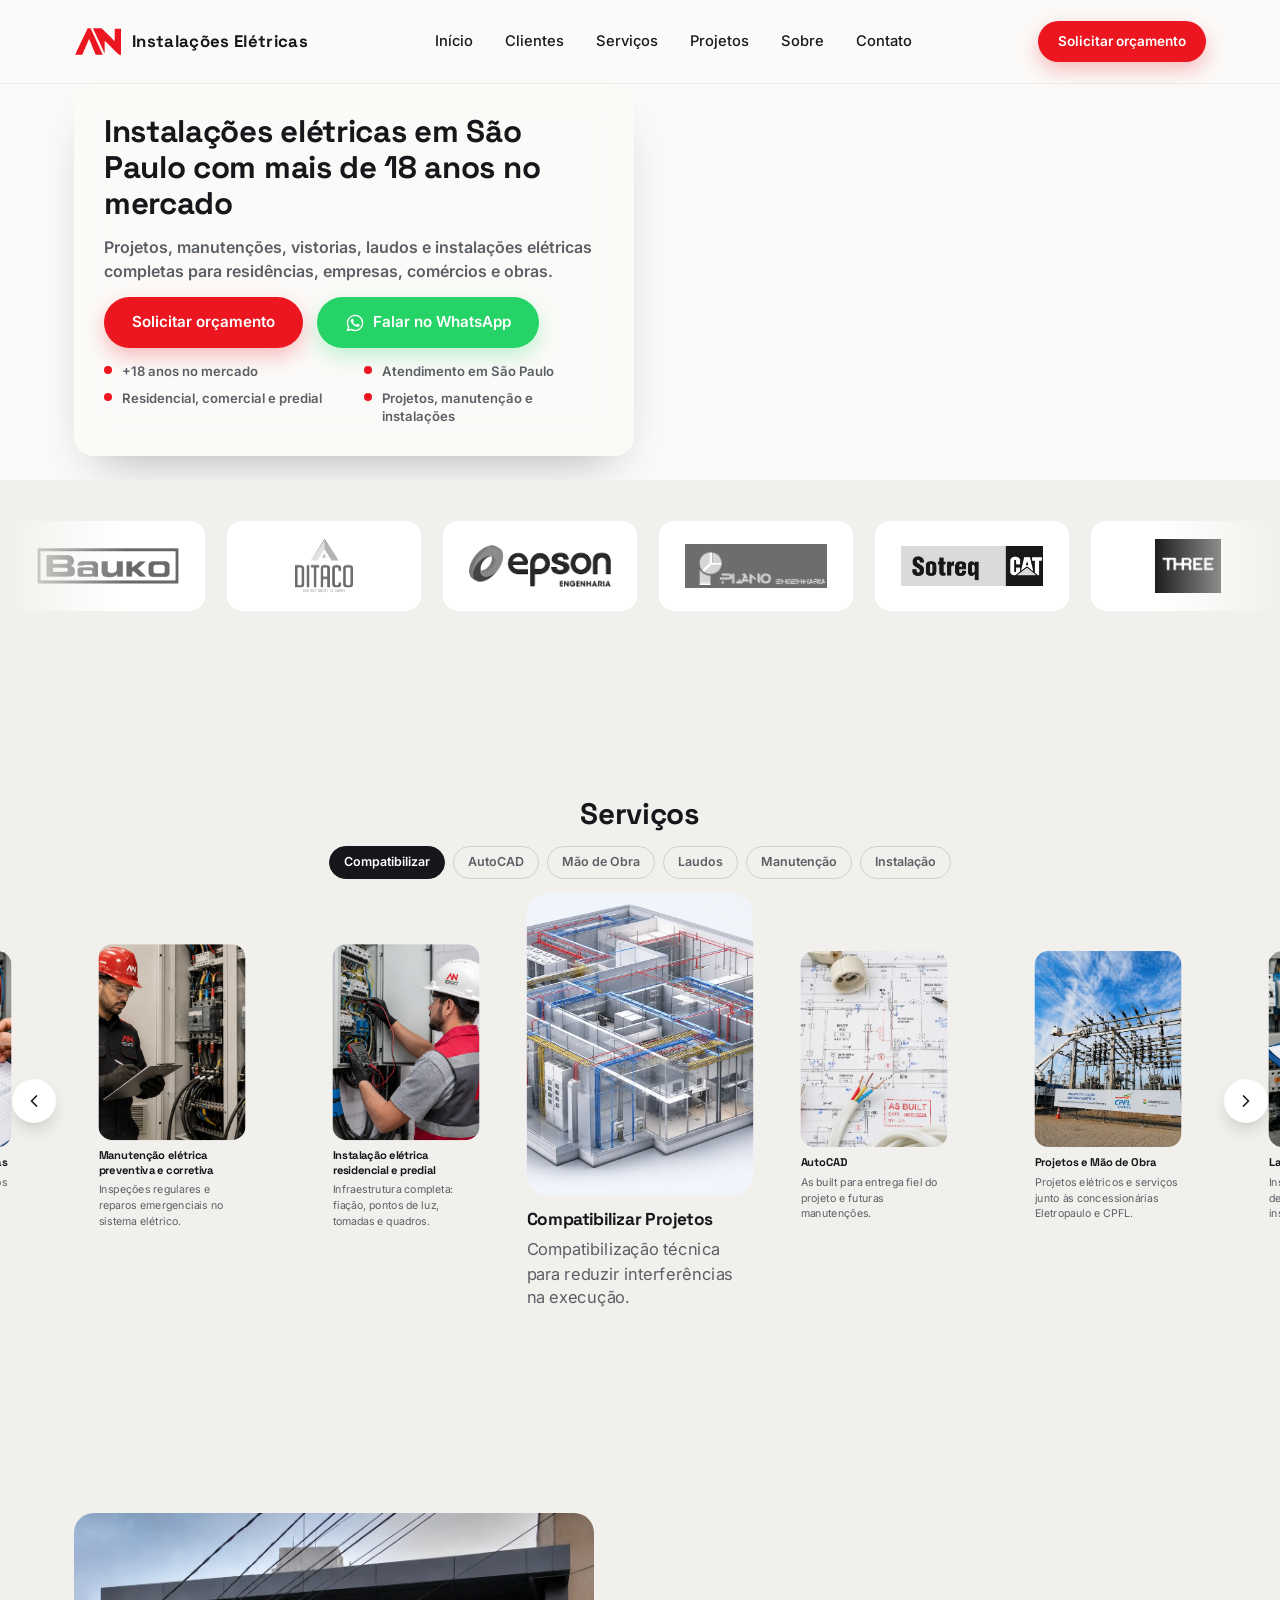
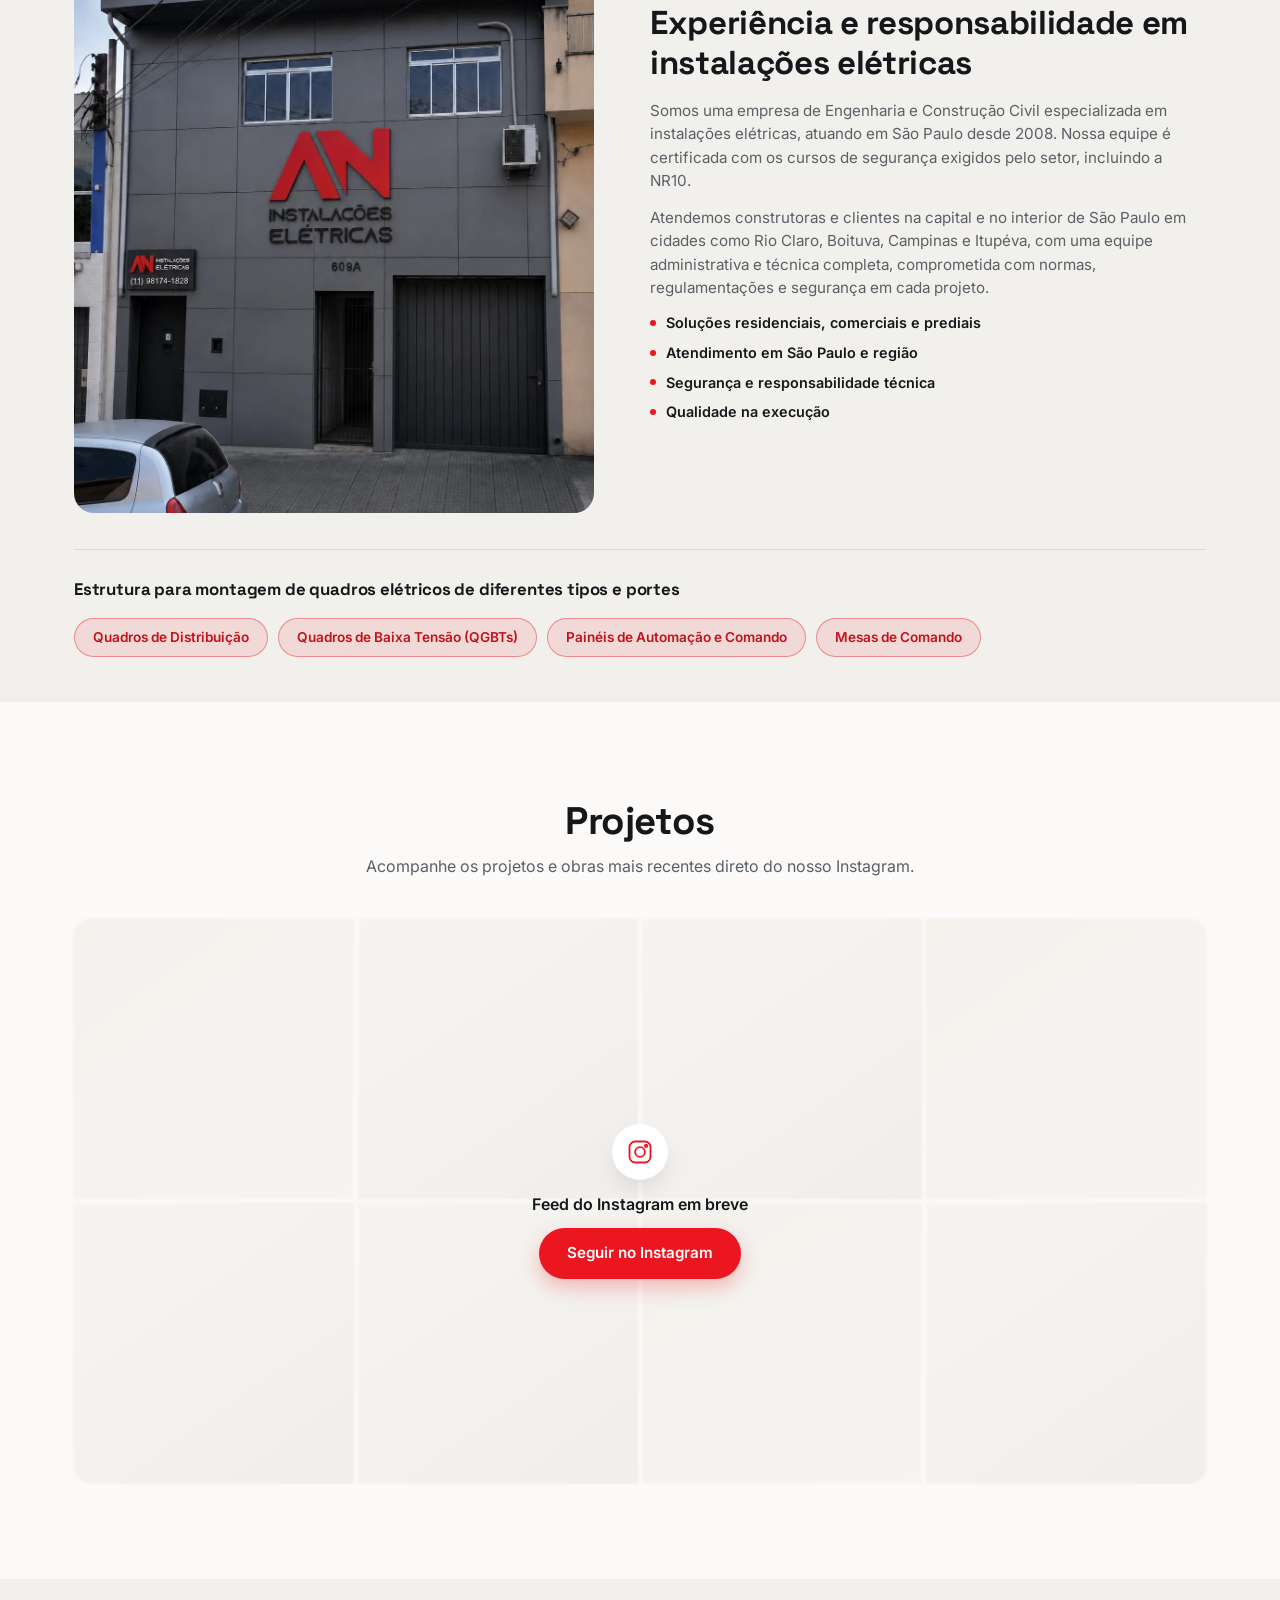
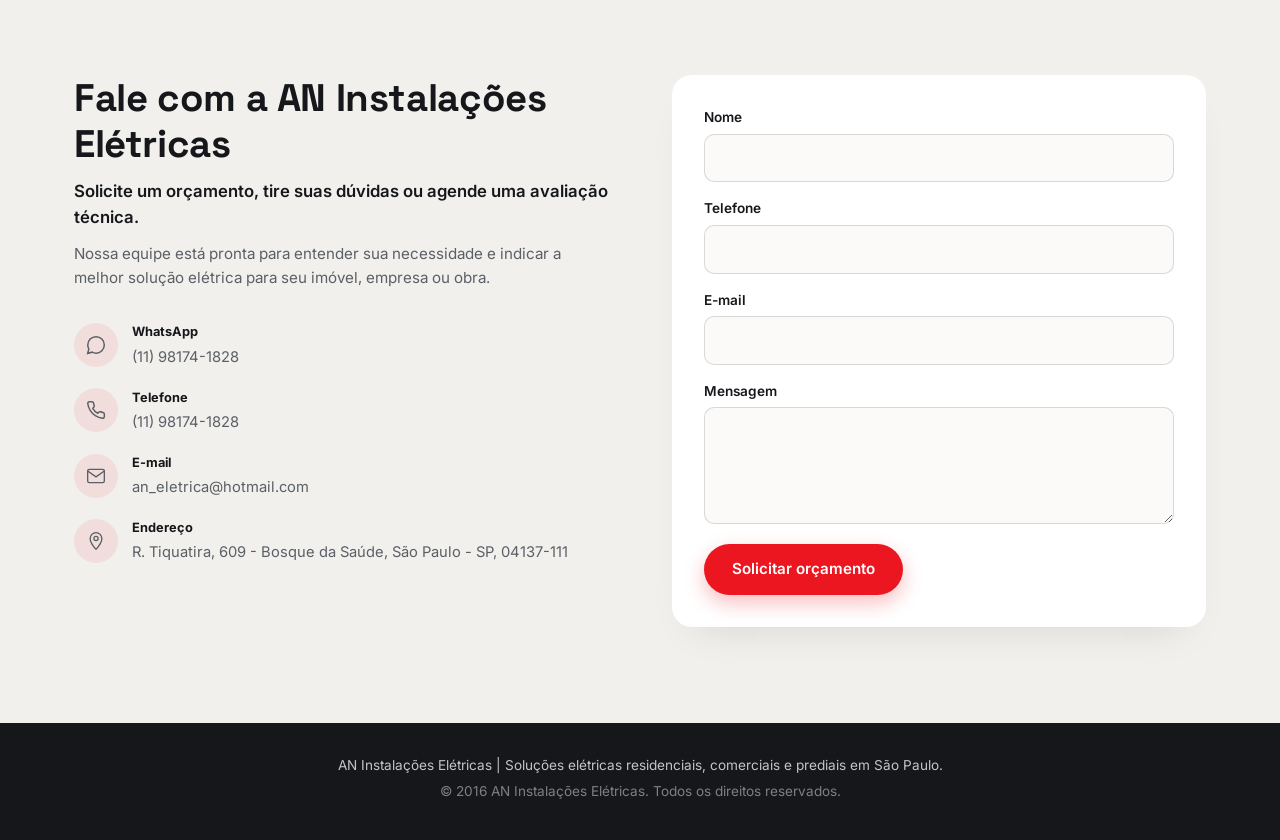
==== index.html @ 3cd8b7be "Add files via upload" ====
<!doctype html>
<html lang="pt-BR">
<head>
<meta charset="UTF-8">
<meta name="viewport" content="width=device-width, initial-scale=1.0">
<title>AN Instalações Elétricas | Instalações e Manutenção Elétrica em São Paulo</title>
<meta name="description" content="Empresa de instalações elétricas em São Paulo com mais de 18 anos de experiência. Projetos, manutenção elétrica, laudos, vistorias e soluções para residências e empresas.">

<meta property="og:type" content="website">
<meta property="og:locale" content="pt_BR">
<meta property="og:site_name" content="AN Instalações Elétricas">
<meta property="og:title" content="AN Instalações Elétricas | Instalações e Manutenção Elétrica em São Paulo">
<meta property="og:description" content="Empresa de instalações elétricas em São Paulo com mais de 18 anos de experiência. Projetos, manutenção elétrica, laudos, vistorias e soluções para residências e empresas.">
<meta property="og:image" content="logo.webp">
<!-- TODO: definir og:url quando o domínio final for escolhido -->

<link rel="icon" href="logo.webp" type="image/webp">

<link rel="preconnect" href="https://fonts.googleapis.com">
<link rel="preconnect" href="https://fonts.gstatic.com" crossorigin>
<link href="https://fonts.googleapis.com/css2?family=Space+Grotesk:wght@500;600;700&family=Inter:wght@400;500;600;700;800&family=Electrolize&display=swap" rel="stylesheet">

<link rel="stylesheet" href="style.css">

<!-- ═══════════ Schema.org LocalBusiness ═══════════ -->
<script type="application/ld+json">
{
  "@context": "https://schema.org",
  "@type": "LocalBusiness",
  "name": "AN Instalações Elétricas",
  "legalName": "AN Instalações Elétricas",
  "taxID": "09.420.215/0001-36",
  "foundingDate": "2008-02-11",
  "description": "Empresa de instalações elétricas em São Paulo, especializada em projetos, manutenções, vistorias, laudos e soluções elétricas residenciais, comerciais e prediais.",
  "telephone": "+55 11 98174-1828",
  "email": "an_eletrica@hotmail.com",
  "address": {
    "@type": "PostalAddress",
    "streetAddress": "R. Tiquatira, 609 - Bosque da Saúde",
    "addressLocality": "São Paulo",
    "addressRegion": "SP",
    "postalCode": "04137-111",
    "addressCountry": "BR"
  },
  "areaServed": {
    "@type": "City",
    "name": "São Paulo"
  },
  "priceRange": "$$",
  "serviceType": [
    "Instalações elétricas",
    "Manutenção elétrica",
    "Projetos elétricos",
    "Laudos elétricos",
    "Vistorias elétricas",
    "Quadros elétricos",
    "Painéis elétricos"
  ]
}
</script>

<!-- ═══════════ Google Tag Manager ═══════════ -->
<!-- TODO: colar aqui o snippet <head> do GTM (GTM-XXXXXXX) -->
</head>
<body class="is-loading">

<!-- TODO: colar aqui o snippet <body> (noscript) do Google Tag Manager -->

<!-- ═══════════ Preloader ═══════════ -->
<div class="preloader" id="preloader">
  <svg class="logo-icon" viewBox="0 0 1080 650" xmlns="http://www.w3.org/2000/svg">
    <g transform="translate(0,650) scale(0.1,-0.1)">
      <path pathLength="100" d="M3027 6083 c-31 -65 -112 -233 -180 -373 -69 -140 -170 -349 -225
-465 -54 -115 -185 -388 -290 -605 -330 -687 -914 -1907 -1012 -2115 -21 -44
-66 -138 -100 -210 -139 -290 -442 -932 -595 -1260 -18 -38 -88 -187 -155
-330 -67 -143 -144 -307 -171 -364 -27 -57 -49 -106 -49 -108 0 -2 363 -2 807
-1 l807 3 88 205 c49 113 143 331 210 485 66 154 135 314 153 355 18 41 111
257 205 480 168 395 698 1635 725 1695 7 17 39 91 70 165 32 74 64 151 72 170
12 26 17 31 23 19 5 -8 66 -154 135 -325 69 -170 154 -379 189 -464 139 -339
371 -911 484 -1190 65 -162 193 -477 285 -700 91 -223 210 -515 264 -650 l99
-245 797 -3 c603 -1 797 1 797 10 0 12 -60 150 -180 413 -89 194 -325 718
-425 940 -137 305 -159 355 -262 580 -58 127 -145 316 -193 420 -119 258 -239
519 -294 643 -67 150 -519 1128 -696 1507 -59 127 -150 322 -203 435 -162 349
-184 396 -329 703 l-142 297 -326 0 -327 0 -56 -117z M4290 6191 c0 -4 24 -59
54 -122 29 -63 113 -242 186 -399 73 -157 179 -384 235 -505 155 -331 233
-499 285 -615 26 -58 65 -141 85 -185 21 -44 89 -190 152 -325 64 -135 184
-396 268 -580 84 -184 237 -519 340 -745 103 -225 222 -486 265 -580 42 -93
99 -215 125 -270 26 -55 88 -190 137 -300 103 -227 280 -614 388 -847 41 -87
77 -158 82 -158 4 0 9 415 9 923 1 507 3 942 3 967 1 25 3 254 4 508 1 276 6
462 11 460 5 -1 58 -50 118 -107 91 -88 1889 -1871 2817 -2793 l269 -268 228
0 229 0 0 1553 c0 855 3 2175 7 2935 l6 1382 -705 0 -706 0 -6 -142 c-3 -79
-9 -597 -12 -1153 -4 -555 -10 -1129 -13 -1274 l-6 -264 -1095 1104 c-602 607
-1243 1254 -1425 1438 -218 220 -344 340 -370 352 -38 18 -83 19 -1002 19
-530 0 -963 -4 -963 -9z"/>
    </g>
  </svg>
  <div class="wordmark">
    <div class="wordmark-line" data-text="INSTALAÇÕES" data-line="0"></div>
    <div class="wordmark-line" data-text="ELÉTRICAS" data-line="1"></div>
  </div>
</div>

<!-- ═══════════ Header ═══════════ -->
<header class="site-header">
  <div class="container header-inner">
    <a href="#inicio" class="logo" aria-label="AN Instalações Elétricas — início">
      <svg class="logo-mark" viewBox="0 0 1080 650" xmlns="http://www.w3.org/2000/svg" aria-hidden="true">
        <g transform="translate(0,650) scale(0.1,-0.1)">
          <path d="M3027 6083 c-31 -65 -112 -233 -180 -373 -69 -140 -170 -349 -225
-465 -54 -115 -185 -388 -290 -605 -330 -687 -914 -1907 -1012 -2115 -21 -44
-66 -138 -100 -210 -139 -290 -442 -932 -595 -1260 -18 -38 -88 -187 -155
-330 -67 -143 -144 -307 -171 -364 -27 -57 -49 -106 -49 -108 0 -2 363 -2 807
-1 l807 3 88 205 c49 113 143 331 210 485 66 154 135 314 153 355 18 41 111
257 205 480 168 395 698 1635 725 1695 7 17 39 91 70 165 32 74 64 151 72 170
12 26 17 31 23 19 5 -8 66 -154 135 -325 69 -170 154 -379 189 -464 139 -339
371 -911 484 -1190 65 -162 193 -477 285 -700 91 -223 210 -515 264 -650 l99
-245 797 -3 c603 -1 797 1 797 10 0 12 -60 150 -180 413 -89 194 -325 718
-425 940 -137 305 -159 355 -262 580 -58 127 -145 316 -193 420 -119 258 -239
519 -294 643 -67 150 -519 1128 -696 1507 -59 127 -150 322 -203 435 -162 349
-184 396 -329 703 l-142 297 -326 0 -327 0 -56 -117z M4290 6191 c0 -4 24 -59
54 -122 29 -63 113 -242 186 -399 73 -157 179 -384 235 -505 155 -331 233
-499 285 -615 26 -58 65 -141 85 -185 21 -44 89 -190 152 -325 64 -135 184
-396 268 -580 84 -184 237 -519 340 -745 103 -225 222 -486 265 -580 42 -93
99 -215 125 -270 26 -55 88 -190 137 -300 103 -227 280 -614 388 -847 41 -87
77 -158 82 -158 4 0 9 415 9 923 1 507 3 942 3 967 1 25 3 254 4 508 1 276 6
462 11 460 5 -1 58 -50 118 -107 91 -88 1889 -1871 2817 -2793 l269 -268 228
0 229 0 0 1553 c0 855 3 2175 7 2935 l6 1382 -705 0 -706 0 -6 -142 c-3 -79
-9 -597 -12 -1153 -4 -555 -10 -1129 -13 -1274 l-6 -264 -1095 1104 c-602 607
-1243 1254 -1425 1438 -218 220 -344 340 -370 352 -38 18 -83 19 -1002 19
-530 0 -963 -4 -963 -9z"/>
        </g>
      </svg>
      <span class="logo-text"><strong>Instalações Elétricas</strong></span>
    </a>

    <nav class="nav-menu" id="navMenu">
      <a href="#inicio">Início</a>
      <a href="#clientes">Clientes</a>
      <a href="#servicos">Serviços</a>
      <a href="#projetos">Projetos</a>
      <a href="#sobre">Sobre</a>
      <a href="#contato">Contato</a>
    </nav>

    <div class="header-actions">
      <a href="#contato" class="btn btn-primary btn-sm">Solicitar orçamento</a>
      <button class="nav-toggle" id="navToggle" aria-label="Abrir menu" aria-expanded="false" aria-controls="navMenu">
        <span></span><span></span><span></span>
      </button>
    </div>
  </div>
</header>

<main>
  <!-- ═══════════ Hero / Início ═══════════ -->
  <section id="inicio" class="hero">
    <div class="hero-video-bg" aria-hidden="true">
      <video autoplay muted loop playsinline>
        <source src="videohero.mp4" type="video/mp4">
      </video>
    </div>

    <div class="container hero-inner">
      <div class="hero-content">
        <h1>Instalações elétricas em São Paulo com mais de 18 anos no mercado</h1>

        <p class="hero-subtitle">Projetos, manutenções, vistorias, laudos e instalações elétricas completas para residências, empresas, comércios e obras.</p>

        <div class="hero-actions">
          <a href="#contato" class="btn btn-primary" data-track="click_cta_orcamento">Solicitar orçamento</a>
          <a href="https://wa.me/5511981741828?text=Ol%C3%A1!%20Gostaria%20de%20solicitar%20um%20or%C3%A7amento." class="btn btn-whatsapp" data-track="click_whatsapp" target="_blank" rel="noopener">
            <svg viewBox="0 0 24 24" width="20" height="20" aria-hidden="true"><path fill="currentColor" d="M12.04 2C6.58 2 2.13 6.45 2.13 11.91c0 1.75.46 3.39 1.26 4.81L2 22l5.42-1.42a9.86 9.86 0 0 0 4.62 1.18h.01c5.46 0 9.9-4.45 9.9-9.91 0-2.65-1.03-5.14-2.9-7.01A9.82 9.82 0 0 0 12.04 2m0 1.67c2.2 0 4.26.86 5.82 2.42a8.19 8.19 0 0 1 2.41 5.82c0 4.54-3.7 8.24-8.25 8.24a8.2 8.2 0 0 1-4.19-1.15l-.3-.18-3.12.82.83-3.04-.2-.31a8.18 8.18 0 0 1-1.25-4.36c0-4.55 3.7-8.26 8.25-8.26M8.53 6.87c-.17 0-.45.06-.68.32-.23.25-.9.88-.9 2.14 0 1.26.92 2.48 1.05 2.65.13.17 1.8 2.87 4.45 3.91 2.2.87 2.65.7 3.13.65.48-.04 1.55-.63 1.77-1.24.22-.61.22-1.13.15-1.24-.06-.11-.24-.17-.5-.3-.26-.13-1.55-.77-1.79-.86-.24-.09-.41-.13-.59.13-.17.26-.67.86-.82 1.03-.15.17-.3.19-.56.06-.26-.13-1.09-.4-2.08-1.28-.77-.68-1.29-1.53-1.44-1.79-.15-.26-.02-.4.11-.53.12-.12.26-.3.39-.45.13-.15.17-.26.26-.43.09-.17.04-.32-.02-.45-.06-.13-.59-1.45-.82-1.98-.21-.51-.42-.44-.59-.45-.15-.01-.32-.01-.49-.01Z"/></svg>
            Falar no WhatsApp
          </a>
        </div>

        <ul class="hero-badges">
          <li>+18 anos no mercado</li>
          <li>Atendimento em São Paulo</li>
          <li>Residencial, comercial e predial</li>
          <li>Projetos, manutenção e instalações</li>
        </ul>
      </div>
    </div>
  </section>

  <!-- ═══════════ Clientes ═══════════ -->
  <section id="clientes" class="clientes-strip">
    <div class="clientes-viewport">
      <div class="clientes-track">
        <div class="clientes-group">
          <div class="cliente-logo"><img src="logos-clientes/bauko.png" alt="Bauko" loading="lazy"></div>
          <div class="cliente-logo"><img src="logos-clientes/ditaco.png" alt="Ditaco Administração de Obras" loading="lazy"></div>
          <div class="cliente-logo"><img src="logos-clientes/epson-engenharia.png" alt="Epson Engenharia" loading="lazy"></div>
          <div class="cliente-logo"><img src="logos-clientes/plano-engenharia.gif" alt="Plano Engenharia" loading="lazy"></div>
          <div class="cliente-logo"><img src="logos-clientes/sotreq-cat.jpg" alt="Sotreq Cat" loading="lazy"></div>
          <div class="cliente-logo"><img src="logos-clientes/three.jpg" alt="Three" loading="lazy"></div>
          <div class="cliente-logo"><img src="logos-clientes/thz.jpg" alt="TH7" loading="lazy"></div>
          <div class="cliente-logo"><img src="logos-clientes/unisa.png" alt="Unisa - Universidade Santo Amaro" loading="lazy"></div>
        </div>
        <div class="clientes-group" aria-hidden="true">
          <div class="cliente-logo"><img src="logos-clientes/bauko.png" alt="" loading="lazy"></div>
          <div class="cliente-logo"><img src="logos-clientes/ditaco.png" alt="" loading="lazy"></div>
          <div class="cliente-logo"><img src="logos-clientes/epson-engenharia.png" alt="" loading="lazy"></div>
          <div class="cliente-logo"><img src="logos-clientes/plano-engenharia.gif" alt="" loading="lazy"></div>
          <div class="cliente-logo"><img src="logos-clientes/sotreq-cat.jpg" alt="" loading="lazy"></div>
          <div class="cliente-logo"><img src="logos-clientes/three.jpg" alt="" loading="lazy"></div>
          <div class="cliente-logo"><img src="logos-clientes/thz.jpg" alt="" loading="lazy"></div>
          <div class="cliente-logo"><img src="logos-clientes/unisa.png" alt="" loading="lazy"></div>
        </div>
      </div>
    </div>
  </section>

  <!-- ═══════════ Serviços ═══════════ -->
  <section id="servicos" class="servicos">
    <div class="container">
      <div class="servicos-head">
        <h2 class="servicos-title">Serviços</h2>
        <p class="visually-hidden">Soluções elétricas completas para sua residência, empresa ou obra. A AN Instalações Elétricas oferece serviços técnicos para instalações, manutenções, projetos, vistorias e adequações elétricas em São Paulo.</p>
      </div>

      <div class="servicos-chips">
        <button type="button" class="servico-chip" data-index="0">Compatibilizar</button>
        <button type="button" class="servico-chip" data-index="1">AutoCAD</button>
        <button type="button" class="servico-chip" data-index="2">Mão de Obra</button>
        <button type="button" class="servico-chip" data-index="3">Laudos</button>
        <button type="button" class="servico-chip" data-index="4">Manutenção</button>
        <button type="button" class="servico-chip" data-index="5">Instalação</button>
      </div>
    </div>

    <div class="servicos-carousel">
      <button type="button" class="servico-arrow servico-arrow-prev" id="servicosPrev" aria-label="Serviço anterior">
        <svg viewBox="0 0 24 24" width="20" height="20" fill="none" stroke="currentColor" stroke-width="2" stroke-linecap="round" stroke-linejoin="round"><polyline points="15 18 9 12 15 6"/></svg>
      </button>

      <div class="servicos-track" id="servicosTrack">
      <div class="servicos-list" id="servicosList">
        <article class="servico-card">
          <div class="servico-media">
            <img src="serviços/compatibilizacao-projetos.webp" alt="Compatibilização de projetos elétricos" loading="lazy" draggable="false">
          </div>
          <div class="servico-info">
            <h3>Compatibilizar Projetos</h3>
            <p>Compatibilização técnica para reduzir interferências na execução.</p>
          </div>
        </article>

        <article class="servico-card">
          <div class="servico-media">
            <img src="serviços/asbuilt.webp" alt="Projeto as built em AutoCAD" loading="lazy" draggable="false">
          </div>
          <div class="servico-info">
            <h3>AutoCAD</h3>
            <p>As built para entrega fiel do projeto e futuras manutenções.</p>
          </div>
        </article>

        <article class="servico-card">
          <div class="servico-media">
            <img src="serviços/projetos-mao-de-obra.webp" alt="Projeto elétrico e execução junto às concessionárias" loading="lazy" draggable="false">
          </div>
          <div class="servico-info">
            <h3>Projetos e Mão de Obra</h3>
            <p>Projetos elétricos e serviços junto às concessionárias Eletropaulo e CPFL.</p>
          </div>
        </article>

        <article class="servico-card">
          <div class="servico-media">
            <img src="serviços/laudo-vistoria.webp" alt="Laudo técnico e vistoria elétrica" loading="lazy" draggable="false">
          </div>
          <div class="servico-info">
            <h3>Laudos técnicos e vistorias</h3>
            <p>Inspeções e laudos técnicos de conformidade das instalações.</p>
          </div>
        </article>

        <article class="servico-card">
          <div class="servico-media">
            <img src="serviços/manutencao-preventiva-corretiva.webp" alt="Manutenção elétrica preventiva e corretiva" loading="lazy" draggable="false">
          </div>
          <div class="servico-info">
            <h3>Manutenção elétrica preventiva e corretiva</h3>
            <p>Inspeções regulares e reparos emergenciais no sistema elétrico.</p>
          </div>
        </article>

        <article class="servico-card">
          <div class="servico-media">
            <img src="serviços/instalacao-residencial-predial.webp" alt="Instalação elétrica residencial e predial" loading="lazy" draggable="false">
          </div>
          <div class="servico-info">
            <h3>Instalação elétrica residencial e predial</h3>
            <p>Infraestrutura completa: fiação, pontos de luz, tomadas e quadros.</p>
          </div>
        </article>
      </div>
      </div>

      <button type="button" class="servico-arrow servico-arrow-next" id="servicosNext" aria-label="Próximo serviço">
        <svg viewBox="0 0 24 24" width="20" height="20" fill="none" stroke="currentColor" stroke-width="2" stroke-linecap="round" stroke-linejoin="round"><polyline points="9 18 15 12 9 6"/></svg>
      </button>
    </div>
  </section>

  <!-- ═══════════ Sobre ═══════════ -->
  <section id="sobre" class="sobre">
    <div class="container">
      <div class="sobre-top">
        <div class="sobre-image">
          <img src="sobre nós/sobre.webp" alt="Sede da AN Instalações Elétricas em São Paulo" loading="lazy">
        </div>
        <div class="sobre-content">
          <h2 class="sobre-title">Experiência e responsabilidade em instalações elétricas</h2>
          <p>Somos uma empresa de Engenharia e Construção Civil especializada em instalações elétricas, atuando em São Paulo desde 2008. Nossa equipe é certificada com os cursos de segurança exigidos pelo setor, incluindo a NR10.</p>
          <p>Atendemos construtoras e clientes na capital e no interior de São Paulo em cidades como Rio Claro, Boituva, Campinas e Itupéva, com uma equipe administrativa e técnica completa, comprometida com normas, regulamentações e segurança em cada projeto.</p>

          <ul class="sobre-diferenciais">
            <li>Soluções residenciais, comerciais e prediais</li>
            <li>Atendimento em São Paulo e região</li>
            <li>Segurança e responsabilidade técnica</li>
            <li>Qualidade na execução</li>
          </ul>
        </div>
      </div>

      <div class="sobre-quadros">
        <h3>Estrutura para montagem de quadros elétricos de diferentes tipos e portes</h3>
        <ul class="sobre-quadros-list">
          <li>Quadros de Distribuição</li>
          <li>Quadros de Baixa Tensão (QGBTs)</li>
          <li>Painéis de Automação e Comando</li>
          <li>Mesas de Comando</li>
        </ul>
      </div>
    </div>
  </section>

  <!-- ═══════════ Projetos ═══════════ -->
  <section id="projetos" class="projetos">
    <div class="container">
      <div class="projetos-head">
        <h2 class="projetos-title">Projetos</h2>
        <p class="projetos-subtitle">Acompanhe os projetos e obras mais recentes direto do nosso Instagram.</p>
      </div>

      <!-- TODO: quando o feed do Instagram do cliente estiver conectado no LightWidget,
           substituir todo o conteúdo de #instagramFeed pelo <iframe> de embed gerado. -->
      <div class="instagram-feed" id="instagramFeed">
        <div class="instagram-placeholder-grid" aria-hidden="true">
          <div class="instagram-placeholder-tile"></div>
          <div class="instagram-placeholder-tile"></div>
          <div class="instagram-placeholder-tile"></div>
          <div class="instagram-placeholder-tile"></div>
          <div class="instagram-placeholder-tile"></div>
          <div class="instagram-placeholder-tile"></div>
          <div class="instagram-placeholder-tile"></div>
          <div class="instagram-placeholder-tile"></div>
        </div>

        <div class="instagram-placeholder-cta">
          <span class="instagram-placeholder-icon">
            <svg viewBox="0 0 24 24" width="28" height="28" fill="none" stroke="currentColor" stroke-width="1.6" stroke-linecap="round" stroke-linejoin="round"><rect x="3" y="3" width="18" height="18" rx="5"/><circle cx="12" cy="12" r="4.2"/><circle cx="17.2" cy="6.8" r="1"/></svg>
          </span>
          <p>Feed do Instagram em breve</p>
          <a href="#" class="btn btn-primary" data-track="click_instagram">Seguir no Instagram</a>
        </div>
      </div>
    </div>
  </section>

  <!-- ═══════════ Contato ═══════════ -->
  <section id="contato" class="contato">
    <div class="container contato-inner">
      <div class="contato-content">
        <h2 class="contato-title">Fale com a AN Instalações Elétricas</h2>
        <p class="contato-subtitle">Solicite um orçamento, tire suas dúvidas ou agende uma avaliação técnica.</p>
        <p class="contato-support">Nossa equipe está pronta para entender sua necessidade e indicar a melhor solução elétrica para seu imóvel, empresa ou obra.</p>

        <ul class="contato-info">
          <li>
            <span class="contato-info-icon">
              <svg viewBox="0 0 24 24" width="20" height="20" fill="none" stroke="currentColor" stroke-width="1.8"><path d="M12.04 2C6.58 2 2.13 6.45 2.13 11.91c0 1.75.46 3.39 1.26 4.81L2 22l5.42-1.42a9.86 9.86 0 0 0 4.62 1.18h.01c5.46 0 9.9-4.45 9.9-9.91 0-2.65-1.03-5.14-2.9-7.01A9.82 9.82 0 0 0 12.04 2Z"/></svg>
            </span>
            <div>
              <strong>WhatsApp</strong>
              <a href="https://wa.me/5511981741828?text=Ol%C3%A1!%20Gostaria%20de%20solicitar%20um%20or%C3%A7amento." data-track="click_whatsapp" target="_blank" rel="noopener">(11) 98174-1828</a>
            </div>
          </li>
          <li>
            <span class="contato-info-icon">
              <svg viewBox="0 0 24 24" width="20" height="20" fill="none" stroke="currentColor" stroke-width="1.8" stroke-linecap="round" stroke-linejoin="round"><path d="M22 16.92v3a2 2 0 0 1-2.18 2 19.79 19.79 0 0 1-8.63-3.07 19.5 19.5 0 0 1-6-6 19.79 19.79 0 0 1-3.07-8.67A2 2 0 0 1 4.11 2h3a2 2 0 0 1 2 1.72c.13.96.36 1.9.7 2.81a2 2 0 0 1-.45 2.11L8.09 9.91a16 16 0 0 0 6 6l1.27-1.27a2 2 0 0 1 2.11-.45c.9.34 1.85.57 2.81.7A2 2 0 0 1 22 16.92Z"/></svg>
            </span>
            <div>
              <strong>Telefone</strong>
              <a href="tel:+5511981741828" data-track="click_phone">(11) 98174-1828</a>
            </div>
          </li>
          <li>
            <span class="contato-info-icon">
              <svg viewBox="0 0 24 24" width="20" height="20" fill="none" stroke="currentColor" stroke-width="1.6" stroke-linecap="round" stroke-linejoin="round"><rect x="2" y="4" width="20" height="16" rx="2"/><path d="M2 6l10 7 10-7"/></svg>
            </span>
            <div>
              <strong>E-mail</strong>
              <a href="mailto:an_eletrica@hotmail.com" data-track="click_email">an_eletrica@hotmail.com</a>
            </div>
          </li>
          <li>
            <span class="contato-info-icon">
              <svg viewBox="0 0 24 24" width="20" height="20" fill="none" stroke="currentColor" stroke-width="1.6" stroke-linecap="round" stroke-linejoin="round"><path d="M12 22s7-7.5 7-13a7 7 0 1 0-14 0c0 5.5 7 13 7 13z"/><circle cx="12" cy="9" r="2.5"/></svg>
            </span>
            <div>
              <strong>Endereço</strong>
              <span>R. Tiquatira, 609 - Bosque da Saúde, São Paulo - SP, 04137-111</span>
            </div>
          </li>
        </ul>
      </div>

      <form class="contato-form" id="contatoForm" action="https://formsubmit.co/an_eletrica@hotmail.com" method="POST">
        <input type="hidden" name="_subject" value="Novo contato pelo site — AN Instalações Elétricas">
        <input type="hidden" name="_template" value="table">

        <label>
          Nome
          <input type="text" name="nome" required>
        </label>
        <label>
          Telefone
          <input type="tel" name="telefone" required>
        </label>
        <label>
          E-mail
          <input type="email" name="email" required>
        </label>
        <label>
          Mensagem
          <textarea name="mensagem" rows="4" required></textarea>
        </label>

        <button type="submit" class="btn btn-primary">Solicitar orçamento</button>
      </form>
    </div>
  </section>
</main>

<footer class="site-footer">
  <div class="container footer-inner">
    <p>AN Instalações Elétricas | Soluções elétricas residenciais, comerciais e prediais em São Paulo.</p>
    <p class="footer-copy">© 2016 AN Instalações Elétricas. Todos os direitos reservados.</p>
  </div>
</footer>

<script src="script.js"></script>
</body>
</html>
---- style.css ----
/* ═══════════════════════════════════════════════
   A.N. Instalações Elétricas — style.css
   ═══════════════════════════════════════════════ */

/* ---------- Reset ---------- */
*, *::before, *::after { box-sizing: border-box; }
html { scroll-behavior: smooth; }
body, h1, h2, h3, h4, p, ul, figure { margin: 0; }
ul { list-style: none; padding: 0; }
img, video { max-width: 100%; display: block; }
a { text-decoration: none; color: inherit; }
button { font: inherit; border: none; background: none; cursor: pointer; }

.visually-hidden {
  position: absolute !important;
  width: 1px; height: 1px;
  padding: 0; margin: -1px;
  overflow: hidden;
  clip: rect(0, 0, 0, 0);
  white-space: nowrap;
  border: 0;
}

/* ---------- Variáveis ---------- */
:root {
  --color-primary: #EB161F;
  --color-primary-dark: #C21118;
  --color-dark: #15171B;
  --color-bg: #FBFAF8;
  --color-bg-rgb: 251, 250, 248;
  --color-bg-alt: #F1F0EC;
  --color-text: #1A1A1A;
  --color-text-muted: #5B5F66;
  --color-whatsapp: #25D366;

  --font-body: 'Inter', sans-serif;
  --font-heading: 'Space Grotesk', sans-serif;
  --font-display: 'Electrolize', sans-serif;

  --container-width: 1180px;
  --header-height: 84px;
}

body {
  font-family: var(--font-body);
  color: var(--color-text);
  background: var(--color-bg);
  line-height: 1.5;
}

h1, h2, h3, .logo-text {
  font-family: var(--font-heading);
  letter-spacing: -0.01em;
}

body.is-loading { overflow: hidden; height: 100vh; height: 100dvh; }

.container {
  width: 100%;
  max-width: var(--container-width);
  margin-inline: auto;
  padding-inline: 24px;
}

section, .site-footer { scroll-margin-top: var(--header-height); }

/* ---------- Botões ---------- */
.btn {
  display: inline-flex;
  align-items: center;
  gap: 8px;
  padding: 14px 28px;
  border-radius: 999px;
  font-weight: 600;
  font-size: 0.95rem;
  transition: transform 0.2s ease, box-shadow 0.2s ease, background 0.2s ease;
  white-space: nowrap;
}
.btn:hover { transform: translateY(-2px); }

.btn-primary {
  background: var(--color-primary);
  color: #fff;
  box-shadow: 0 8px 20px rgba(235, 22, 31, 0.28);
}
.btn-primary:hover { background: var(--color-primary-dark); }

.btn-whatsapp {
  background: var(--color-whatsapp);
  color: #fff;
  box-shadow: 0 8px 20px rgba(37, 211, 102, 0.28);
}
.btn-whatsapp:hover { background: #1fb856; }

.btn-sm { padding: 10px 20px; font-size: 0.85rem; }

/* ---------- Preloader ---------- */
.preloader {
  position: fixed;
  inset: 0;
  display: flex;
  flex-direction: column;
  align-items: center;
  justify-content: center;
  gap: 1.6rem;
  background: var(--color-bg);
  z-index: 999;
  transition: opacity 0.6s ease;
}
.preloader.is-hidden { opacity: 0; pointer-events: none; }

.preloader .logo-icon { width: min(220px, 55vw); height: auto; }
.preloader .logo-icon path {
  fill: var(--color-primary);
  fill-opacity: 0;
  stroke: var(--color-primary);
  stroke-width: 28;
  stroke-linejoin: round;
  stroke-dasharray: 100;
  stroke-dashoffset: 100;
  animation:
    draw-icon 1.1s cubic-bezier(0.65, 0, 0.35, 1) forwards,
    fill-icon 0.5s ease 1.0s forwards;
}
@keyframes draw-icon { to { stroke-dashoffset: 0; } }
@keyframes fill-icon { to { fill-opacity: 1; } }

.preloader .wordmark {
  font-family: var(--font-display);
  text-align: center;
  color: var(--color-dark);
  line-height: 1.25;
}
.preloader .wordmark-line {
  font-size: clamp(1.1rem, 4vw, 1.6rem);
  letter-spacing: 0.28em;
  text-transform: uppercase;
  padding-left: 0.28em;
}
.preloader .wordmark-line .letter {
  display: inline-block;
  opacity: 0;
  transform: translateY(8px);
  animation: letter-in 0.45s ease forwards;
}
@keyframes letter-in { to { opacity: 1; transform: translateY(0); } }

@media (prefers-reduced-motion: reduce) {
  .preloader .logo-icon path { animation: none; stroke-dashoffset: 0; fill-opacity: 1; }
  .preloader .wordmark-line .letter { animation: none; opacity: 1; transform: none; }
  .preloader { transition: opacity 0.2s ease; }
}

/* ---------- Header ---------- */
.site-header {
  position: fixed;
  top: 0;
  left: 0;
  right: 0;
  z-index: 100;
  height: var(--header-height);
  background: rgba(251, 250, 248, 0.85);
  backdrop-filter: blur(8px);
  border-bottom: 1px solid rgba(21, 23, 27, 0.06);
}

.header-inner {
  height: 100%;
  display: flex;
  align-items: center;
  justify-content: space-between;
  gap: 24px;
}

.logo {
  display: flex;
  align-items: center;
  gap: 10px;
  flex-shrink: 0;
}
.logo-mark { width: 48px; height: auto; }
.logo-mark path { fill: var(--color-primary); }
.logo-text {
  font-size: 1.05rem;
  letter-spacing: 0.02em;
  color: var(--color-dark);
  white-space: nowrap;
}
.logo-text strong { font-weight: 800; }

.nav-menu {
  display: flex;
  align-items: center;
  gap: 32px;
  margin-inline: auto;
}
.nav-menu a {
  font-size: 0.92rem;
  font-weight: 500;
  color: var(--color-text);
  position: relative;
  padding: 4px 0;
}
.nav-menu a::after {
  content: '';
  position: absolute;
  left: 0; bottom: 0;
  width: 0; height: 2px;
  background: var(--color-primary);
  transition: width 0.2s ease;
}
.nav-menu a:hover::after { width: 100%; }

.header-actions { display: flex; align-items: center; gap: 16px; }

.nav-toggle {
  display: none;
  flex-direction: column;
  gap: 5px;
  width: 28px;
}
.nav-toggle span {
  display: block;
  height: 2px;
  background: var(--color-dark);
  border-radius: 2px;
  transition: transform 0.25s ease, opacity 0.25s ease;
}
.nav-toggle.is-active span:nth-child(1) { transform: translateY(7px) rotate(45deg); }
.nav-toggle.is-active span:nth-child(2) { opacity: 0; }
.nav-toggle.is-active span:nth-child(3) { transform: translateY(-7px) rotate(-45deg); }

/* ---------- Hero ---------- */
.hero {
  position: relative;
  min-height: 480px;
  display: flex;
  align-items: center;
  overflow: hidden;
  padding-top: var(--header-height);
  padding-bottom: 24px;
  background: var(--color-bg);
}

.hero-video-bg {
  /* vídeo fonte é 720x1280 — limitamos a largura renderizada pra não
     fazer upscale muito além da resolução nativa (ficava borrado em
     telas largas quando cobria a Hero inteira) */
  position: absolute;
  top: 0;
  right: 0;
  bottom: 0;
  width: min(960px, 68vw);
  z-index: 0;
}
.hero-video-bg video {
  width: 100%;
  height: 100%;
  object-fit: cover;
  object-position: center 35%;
}

.hero-inner {
  position: relative;
  z-index: 1;
  width: 100%;
}

.hero-content {
  max-width: 560px;
  padding: clamp(18px, 2.6vw, 30px);
  border-radius: 20px;
  background: rgba(var(--color-bg-rgb), 0.82);
  backdrop-filter: blur(16px) saturate(1.1);
  -webkit-backdrop-filter: blur(16px) saturate(1.1);
  box-shadow: 0 24px 48px -24px rgba(21, 23, 27, 0.35);
}

.hero-content h1 {
  font-size: clamp(1.6rem, 1.6vw + 1.2vh, 2.4rem);
  font-weight: 700;
  line-height: 1.15;
  color: var(--color-dark);
  margin-bottom: clamp(8px, 1.4vh, 14px);
}

.hero-subtitle {
  font-size: 1rem;
  font-weight: 600;
  color: var(--color-text-muted);
  margin-bottom: clamp(10px, 1.6vh, 18px);
}

.hero-actions {
  display: flex;
  flex-wrap: wrap;
  gap: 14px;
  margin-bottom: clamp(10px, 1.6vh, 18px);
}

.hero-badges {
  display: grid;
  grid-template-columns: repeat(2, minmax(0, 1fr));
  gap: 8px 20px;
}
.hero-badges li {
  font-size: 0.82rem;
  font-weight: 600;
  color: var(--color-text-muted);
  line-height: 1.4;
  padding-left: 18px;
  position: relative;
}
.hero-badges li::before {
  content: '';
  position: absolute;
  left: 0; top: 0.6em;
  width: 8px; height: 8px;
  border-radius: 50%;
  background: var(--color-primary);
  transform: translateY(-50%);
}

/* ---------- Clientes (carrossel infinito de logos) ---------- */
.clientes-strip {
  background: var(--color-bg-alt);
  padding-block: 40px;
  overflow: hidden;
}
.clientes-viewport {
  width: 100%;
  overflow: hidden;
  -webkit-mask-image: linear-gradient(to right, transparent, #000 10%, #000 90%, transparent);
  mask-image: linear-gradient(to right, transparent, #000 10%, #000 90%, transparent);
}
.clientes-track {
  display: flex;
  width: max-content;
  animation: clientes-scroll 30s linear infinite;
}
.clientes-strip:hover .clientes-track {
  animation-play-state: paused;
}
.clientes-group {
  display: flex;
  align-items: center;
  flex-shrink: 0;
  gap: 20px;
  padding-inline: 10px;
}
.cliente-logo {
  display: flex;
  align-items: center;
  justify-content: center;
  flex-shrink: 0;
  width: 196px;
  height: 92px;
  padding: 18px 26px;
  border-radius: 16px;
  background: #fff;
  border: 1px solid rgba(21, 23, 27, 0.06);
}
.cliente-logo img {
  max-width: 100%;
  max-height: 100%;
  object-fit: contain;
  filter: grayscale(1) contrast(1.15);
  opacity: 0.9;
  transition: filter 0.25s ease, opacity 0.25s ease;
}
.cliente-logo:hover img {
  filter: grayscale(0);
  opacity: 1;
}

@keyframes clientes-scroll {
  from { transform: translateX(0); }
  to { transform: translateX(-50%); }
}

@media (prefers-reduced-motion: reduce) {
  .clientes-track { animation: none; }
}

/* ---------- Serviços ---------- */
.servicos {
  /* header é fixed e cobre 84px do topo da viewport onde a seção estiver;
     descontamos isso para o conteúdo caber inteiro numa tela, sem scroll */
  min-height: calc(100vh - var(--header-height));
  min-height: calc(100dvh - var(--header-height));
  display: flex;
  flex-direction: column;
  justify-content: center;
  padding-block: clamp(18px, 3.5vh, 56px);
  background: var(--color-bg-alt);
}

.servicos-head { margin-bottom: clamp(6px, 1.2vh, 14px); text-align: center; }
.servicos-title {
  font-size: clamp(1.4rem, 1.4vw + 1.3vh, 2.1rem);
  font-weight: 800;
  line-height: 1.15;
  color: var(--color-dark);
}

.servicos-carousel { position: relative; }

.servicos-track {
  overflow-x: auto;
  overflow-y: visible;
  scroll-snap-type: x mandatory;
  padding-block: 4px 32px;
  scrollbar-width: none;
  padding-inline: calc(50% - 105px);
}
.servicos-track::-webkit-scrollbar { display: none; }

.servico-arrow {
  position: absolute;
  top: 50%;
  transform: translateY(-50%);
  z-index: 2;
  display: flex;
  align-items: center;
  justify-content: center;
  width: 44px;
  height: 44px;
  border-radius: 50%;
  background: #fff;
  color: var(--color-dark);
  box-shadow: 0 8px 20px -8px rgba(21, 23, 27, 0.35);
  transition: background 0.2s ease, color 0.2s ease;
}
.servico-arrow:hover { background: var(--color-primary); color: #fff; }
.servico-arrow-prev { left: 12px; }
.servico-arrow-next { right: 12px; }

@media (max-width: 640px) {
  .servico-arrow { width: 36px; height: 36px; }
  .servico-arrow-prev { left: 6px; }
  .servico-arrow-next { right: 6px; }
}

.servicos-list {
  display: flex;
  align-items: center;
  gap: 24px;
}

.servico-card {
  scroll-snap-align: center;
  flex: 0 0 auto;
  width: min(210px, 48vw);
  transform: scale(0.7);
  transition: transform 0.4s cubic-bezier(0.4, 0, 0.2, 1);
}
.servico-card.is-active {
  transform-origin: center top;
  transform: scale(1.08);
}

.servico-media {
  aspect-ratio: 3 / 4;
  border-radius: 20px;
  overflow: hidden;
  background: var(--color-dark);
  margin-bottom: 12px;
}
.servico-media img {
  width: 100%;
  height: 100%;
  object-fit: cover;
  -webkit-user-drag: none;
  user-select: none;
}

.servico-info h3 {
  font-size: 1rem;
  font-weight: 700;
  color: var(--color-dark);
  margin-bottom: 6px;
  line-height: 1.3;
}
.servico-info p {
  font-size: 0.95rem;
  color: var(--color-text-muted);
  line-height: 1.5;
}

.servicos-chips {
  display: flex;
  flex-wrap: wrap;
  justify-content: center;
  gap: 8px;
  margin-top: clamp(10px, 1.6vh, 20px);
}
.servico-chip {
  padding: 6px 14px;
  border-radius: 999px;
  border: 1px solid rgba(21, 23, 27, 0.15);
  background: transparent;
  font-size: 0.78rem;
  font-weight: 600;
  color: var(--color-text-muted);
  transition: background 0.2s ease, color 0.2s ease, border-color 0.2s ease;
}
.servico-chip:hover { border-color: var(--color-dark); color: var(--color-dark); }
.servico-chip.is-active {
  background: var(--color-dark);
  border-color: var(--color-dark);
  color: #fff;
}

/* ---------- Sobre ---------- */
.sobre {
  /* header é fixed e cobre 84px do topo — descontamos pra caber numa tela só */
  min-height: calc(100vh - var(--header-height));
  min-height: calc(100dvh - var(--header-height));
  display: flex;
  flex-direction: column;
  justify-content: center;
  background: var(--color-bg-alt);
  padding-block: clamp(28px, 5vh, 80px);
}

.sobre-top {
  display: grid;
  grid-template-columns: minmax(280px, 520px) 1fr;
  gap: 56px;
  align-items: center;
  margin-bottom: clamp(24px, 4vh, 56px);
}

.sobre-image {
  width: 100%;
  height: min(70vh, 600px);
  border-radius: 20px;
  overflow: hidden;
}
.sobre-image img {
  width: 100%;
  height: 100%;
  object-fit: cover;
  object-position: center top;
}

.sobre-title {
  font-size: clamp(1.5rem, 1.6vw + 1.4vh, 2.2rem);
  font-weight: 800;
  line-height: 1.2;
  color: var(--color-dark);
  margin-bottom: clamp(10px, 1.8vh, 20px);
}
.sobre-content p {
  font-size: 0.95rem;
  color: var(--color-text-muted);
  line-height: 1.55;
  margin-bottom: clamp(8px, 1.4vh, 16px);
}
.sobre-content p:last-child { margin-bottom: 0; }

.sobre-diferenciais {
  display: grid;
  grid-template-columns: 1fr;
  gap: 8px;
  margin-top: 8px;
}
.sobre-diferenciais li {
  font-size: 0.9rem;
  font-weight: 600;
  color: var(--color-dark);
  padding-left: 16px;
  position: relative;
}
.sobre-diferenciais li::before {
  content: '';
  position: absolute;
  left: 0; top: 50%;
  width: 6px; height: 6px;
  border-radius: 50%;
  background: var(--color-primary);
  transform: translateY(-50%);
}

.sobre-quadros {
  margin-top: clamp(20px, 3.5vh, 48px);
  padding-top: clamp(16px, 3vh, 40px);
  border-top: 1px solid rgba(21, 23, 27, 0.1);
}
.sobre-quadros h3 {
  font-size: 1.05rem;
  font-weight: 700;
  color: var(--color-dark);
  margin-bottom: 16px;
  max-width: 60ch;
}
.sobre-quadros-list {
  display: flex;
  flex-wrap: wrap;
  gap: 10px;
}
.sobre-quadros-list li {
  padding: 8px 18px;
  border-radius: 999px;
  border: 1px solid rgba(235, 22, 31, 0.4);
  background: rgba(235, 22, 31, 0.1);
  color: var(--color-primary-dark);
  font-size: 0.85rem;
  font-weight: 600;
}

/* ---------- Projetos ---------- */
.projetos {
  padding-block: 96px;
  background: var(--color-bg);
}

.projetos-head {
  max-width: 560px;
  margin: 0 auto 40px;
  text-align: center;
}
.projetos-title {
  font-size: clamp(1.7rem, 2.2vw + 1rem, 2.4rem);
  font-weight: 800;
  line-height: 1.2;
  color: var(--color-dark);
  margin-bottom: 10px;
}
.projetos-subtitle {
  font-size: 1rem;
  color: var(--color-text-muted);
  line-height: 1.6;
}

.instagram-feed { position: relative; }

.instagram-placeholder-grid {
  display: grid;
  grid-template-columns: repeat(4, 1fr);
  gap: 4px;
  border-radius: 16px;
  overflow: hidden;
  filter: blur(1px);
}
.instagram-placeholder-tile {
  aspect-ratio: 1 / 1;
  background: linear-gradient(145deg, var(--color-bg-alt) 0%, #e4e2db 100%);
}
.instagram-placeholder-tile:nth-child(3n+1) { background: linear-gradient(145deg, #ece9e1 0%, var(--color-bg-alt) 100%); }

.instagram-placeholder-cta {
  position: absolute;
  inset: 0;
  display: flex;
  flex-direction: column;
  align-items: center;
  justify-content: center;
  gap: 12px;
  text-align: center;
  background: rgba(251, 250, 248, 0.55);
}
.instagram-placeholder-icon {
  display: flex;
  align-items: center;
  justify-content: center;
  width: 56px;
  height: 56px;
  border-radius: 50%;
  background: #fff;
  color: var(--color-primary);
  box-shadow: 0 12px 28px -12px rgba(21, 23, 27, 0.25);
}
.instagram-placeholder-cta p {
  font-weight: 600;
  color: var(--color-dark);
}

@media (max-width: 640px) {
  .instagram-placeholder-grid { grid-template-columns: repeat(2, 1fr); }
}

/* ---------- Contato ---------- */
.contato {
  padding-block: 96px;
  background: var(--color-bg-alt);
}

.contato-inner {
  display: grid;
  grid-template-columns: 1fr 1fr;
  gap: 64px;
  align-items: start;
}

.contato-title {
  font-size: clamp(1.7rem, 2.2vw + 1rem, 2.4rem);
  font-weight: 800;
  line-height: 1.2;
  color: var(--color-dark);
  margin-bottom: 12px;
}
.contato-subtitle {
  font-size: 1.05rem;
  font-weight: 600;
  color: var(--color-dark);
  margin-bottom: 12px;
}
.contato-support {
  font-size: 0.95rem;
  color: var(--color-text-muted);
  line-height: 1.6;
  margin-bottom: 32px;
}

.contato-info {
  display: flex;
  flex-direction: column;
  gap: 20px;
}
.contato-info li {
  display: flex;
  align-items: center;
  gap: 14px;
}
.contato-info-icon {
  display: flex;
  align-items: center;
  justify-content: center;
  width: 44px;
  height: 44px;
  flex-shrink: 0;
  border-radius: 50%;
  background: rgba(235, 22, 31, 0.08);
  color: var(--color-primary);
}
.contato-info strong {
  display: block;
  font-size: 0.8rem;
  font-weight: 700;
  color: var(--color-dark);
  margin-bottom: 2px;
}
.contato-info a,
.contato-info span {
  font-size: 0.92rem;
  color: var(--color-text-muted);
}
.contato-info a:hover { color: var(--color-primary); }

.contato-form {
  display: flex;
  flex-direction: column;
  gap: 16px;
  background: #fff;
  border-radius: 20px;
  padding: 32px;
  box-shadow: 0 20px 40px -24px rgba(21, 23, 27, 0.15);
}
.contato-form label {
  display: flex;
  flex-direction: column;
  gap: 6px;
  font-size: 0.85rem;
  font-weight: 600;
  color: var(--color-dark);
}
.contato-form input,
.contato-form textarea {
  font: inherit;
  font-size: 0.95rem;
  padding: 12px 14px;
  border: 1px solid rgba(21, 23, 27, 0.15);
  border-radius: 10px;
  background: var(--color-bg);
  color: var(--color-text);
  resize: vertical;
}
.contato-form input:focus,
.contato-form textarea:focus {
  outline: none;
  border-color: var(--color-primary);
}
.contato-form .btn { align-self: flex-start; margin-top: 4px; }

@media (max-width: 800px) {
  .contato-inner { grid-template-columns: 1fr; gap: 40px; }
}

/* ---------- Footer ---------- */
.site-footer {
  background: var(--color-dark);
  color: rgba(255, 255, 255, 0.75);
  padding-block: 32px;
  text-align: center;
}
.footer-inner p { font-size: 0.85rem; margin-bottom: 6px; }
.footer-copy { opacity: 0.6; font-size: 0.78rem; }

/* ---------- Responsivo ---------- */
@media (max-width: 960px) {
  .nav-menu {
    position: fixed;
    top: var(--header-height);
    left: 0; right: 0;
    background: var(--color-bg);
    flex-direction: column;
    align-items: flex-start;
    gap: 4px;
    padding: 16px 24px 24px;
    border-bottom: 1px solid rgba(21, 23, 27, 0.08);
    transform: translateY(-8px);
    opacity: 0;
    pointer-events: none;
    transition: transform 0.2s ease, opacity 0.2s ease;
  }
  .nav-menu.is-open {
    transform: translateY(0);
    opacity: 1;
    pointer-events: auto;
  }
  .nav-menu a { width: 100%; padding: 10px 0; }

  .header-actions .btn-sm { display: none; }
  .nav-toggle { display: flex; }

  .hero {
    align-items: center;
    padding-block: var(--header-height) 48px;
  }
  .hero-video-bg {
    /* mobile é mais estreito que a resolução nativa do vídeo (720px),
       então full-bleed aqui não precisa de upscale */
    left: 0;
    width: 100%;
  }
  .hero-content {
    max-width: none;
    margin-inline: auto;
    text-align: center;
  }
  .hero-actions { justify-content: center; }
  .hero-badges {
    grid-template-columns: 1fr;
    justify-items: center;
  }

  .sobre-top { grid-template-columns: 1fr; gap: 32px; }
  .sobre-image { aspect-ratio: 16 / 10; height: auto; }
}

@media (max-width: 480px) {
  .hero-actions { flex-direction: column; align-items: stretch; }
  .btn { justify-content: center; }
}
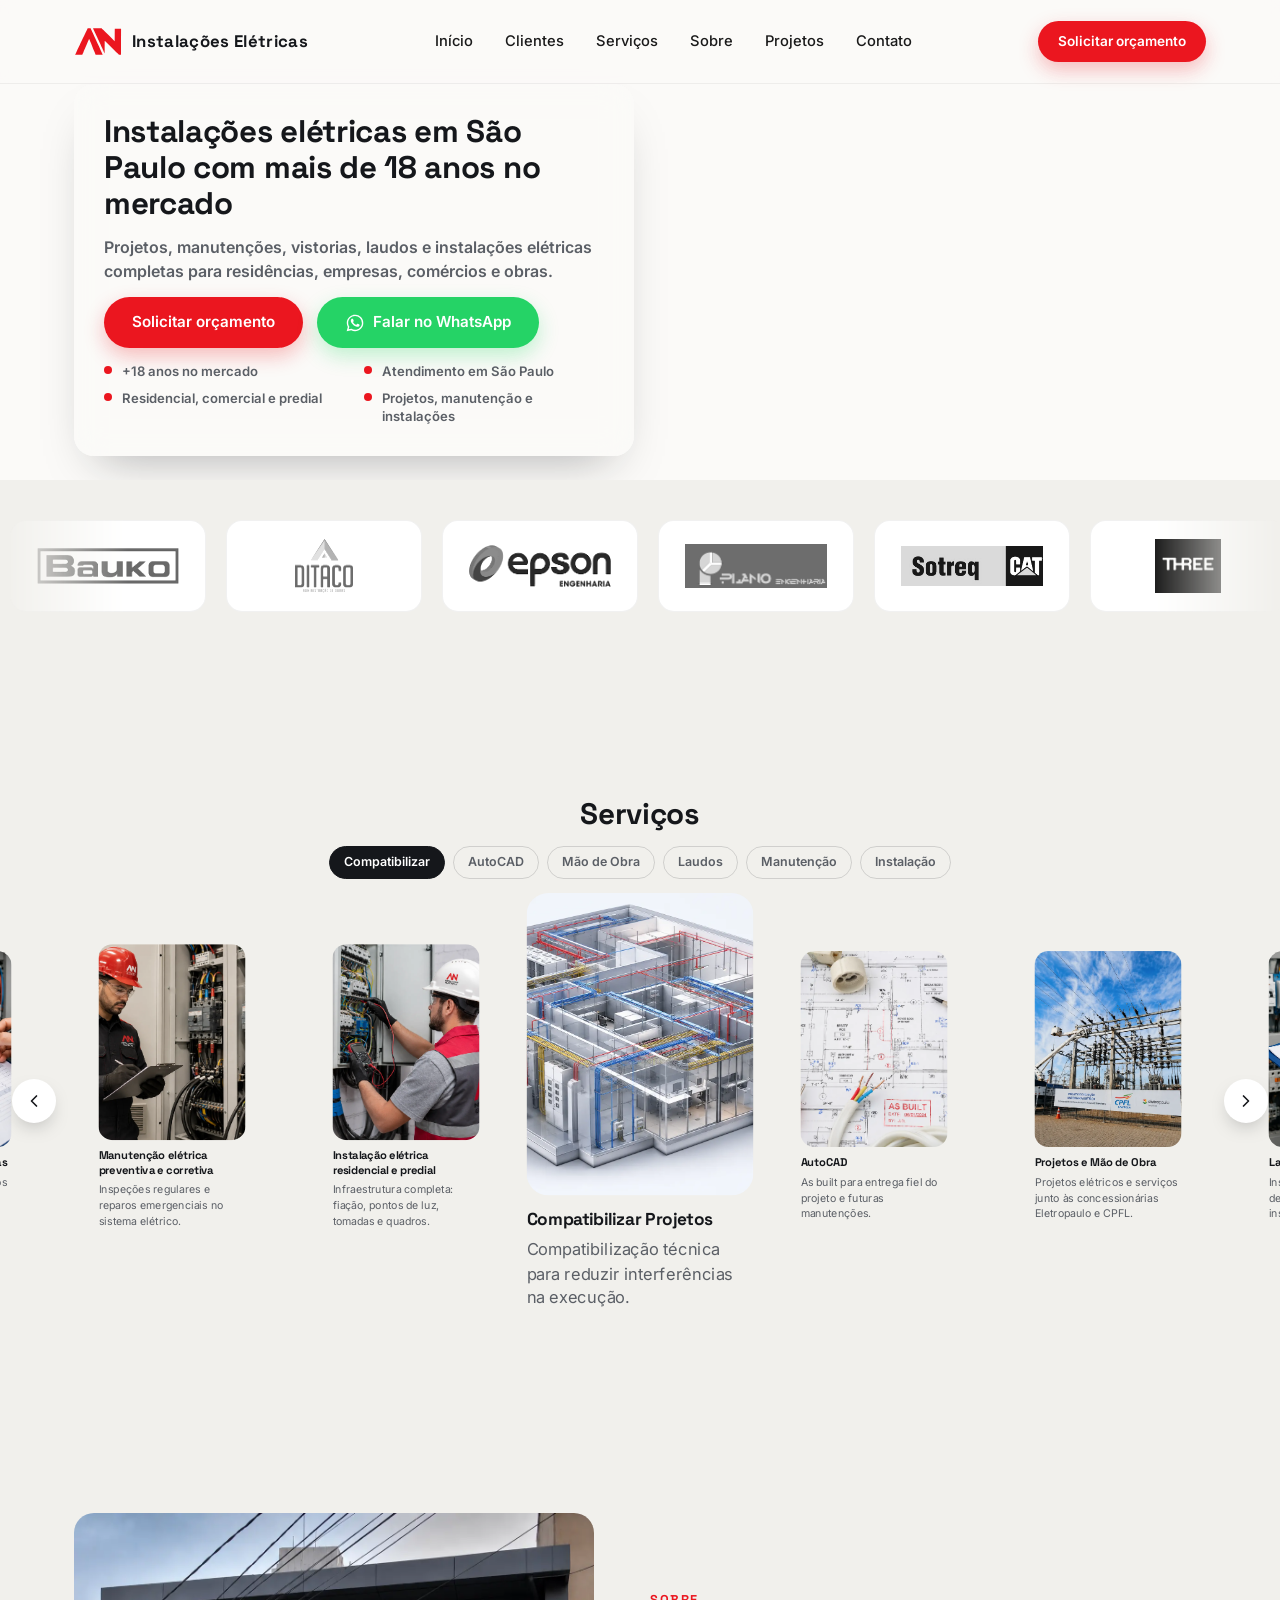
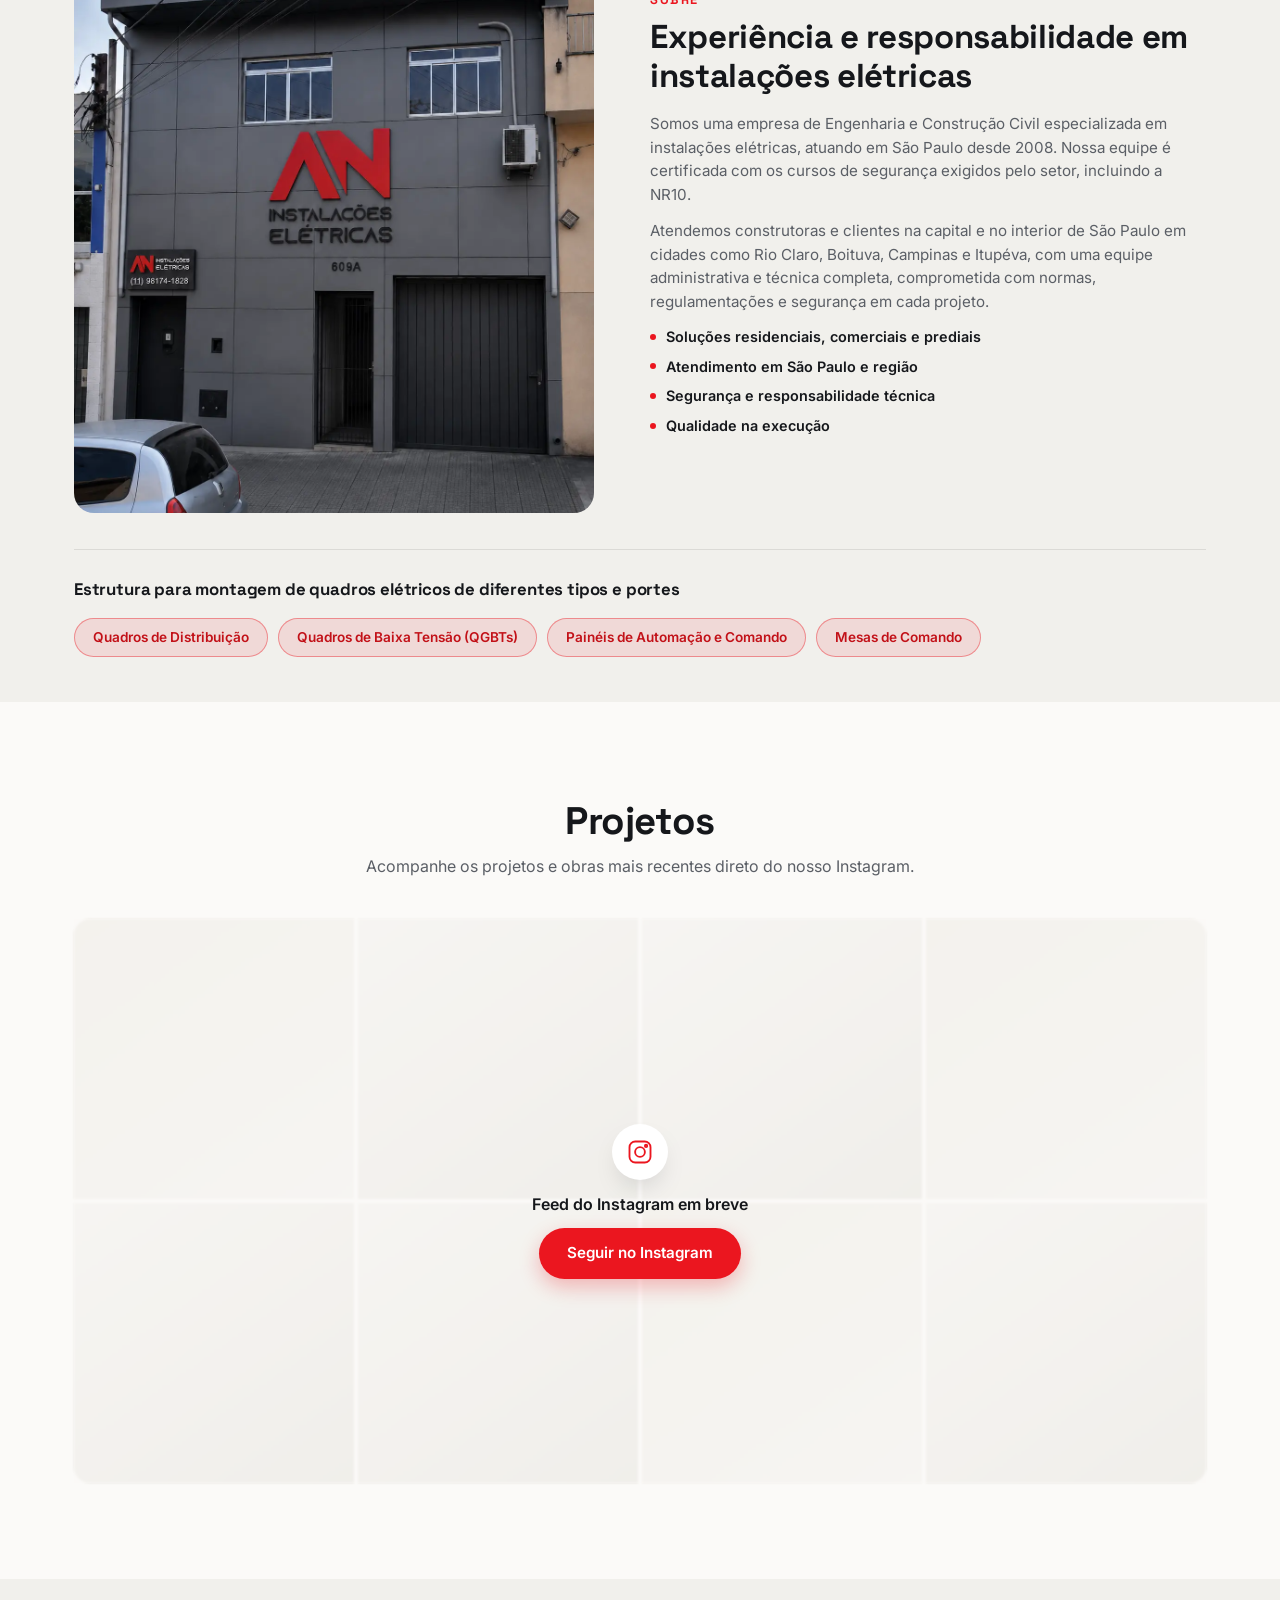
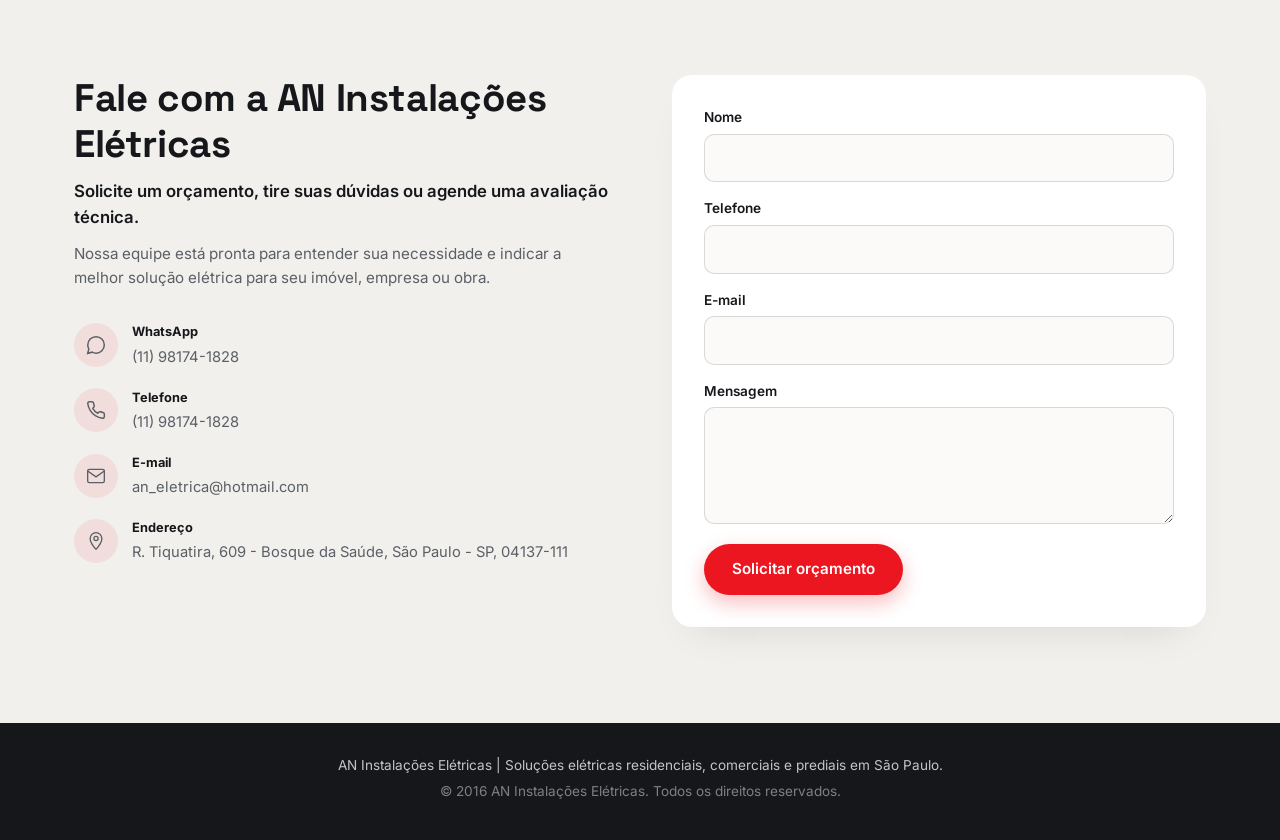
==== commit c5613286: "Add "Sobre" eyebrow label and fix nav menu order Nav menu now matches the actual section order on th" ====
--- a/index.html
+++ b/index.html
@@ -137,8 +137,8 @@
       <a href="#inicio">Início</a>
       <a href="#clientes">Clientes</a>
       <a href="#servicos">Serviços</a>
+      <a href="#sobre">Sobre</a>
       <a href="#projetos">Projetos</a>
-      <a href="#sobre">Sobre</a>
       <a href="#contato">Contato</a>
     </nav>
 
@@ -313,6 +313,7 @@
           <img src="sobre nós/sobre.webp" alt="Sede da AN Instalações Elétricas em São Paulo" loading="lazy">
         </div>
         <div class="sobre-content">
+          <span class="sobre-eyebrow">Sobre</span>
           <h2 class="sobre-title">Experiência e responsabilidade em instalações elétricas</h2>
           <p>Somos uma empresa de Engenharia e Construção Civil especializada em instalações elétricas, atuando em São Paulo desde 2008. Nossa equipe é certificada com os cursos de segurança exigidos pelo setor, incluindo a NR10.</p>
           <p>Atendemos construtoras e clientes na capital e no interior de São Paulo em cidades como Rio Claro, Boituva, Campinas e Itupéva, com uma equipe administrativa e técnica completa, comprometida com normas, regulamentações e segurança em cada projeto.</p>
--- a/style.css
+++ b/style.css
@@ -542,6 +542,17 @@
   height: 100%;
   object-fit: cover;
   object-position: center top;
+}
+
+.sobre-eyebrow {
+  display: block;
+  font-family: var(--font-heading);
+  font-size: 0.8rem;
+  font-weight: 700;
+  letter-spacing: 0.12em;
+  text-transform: uppercase;
+  color: var(--color-primary);
+  margin-bottom: 8px;
 }
 
 .sobre-title {
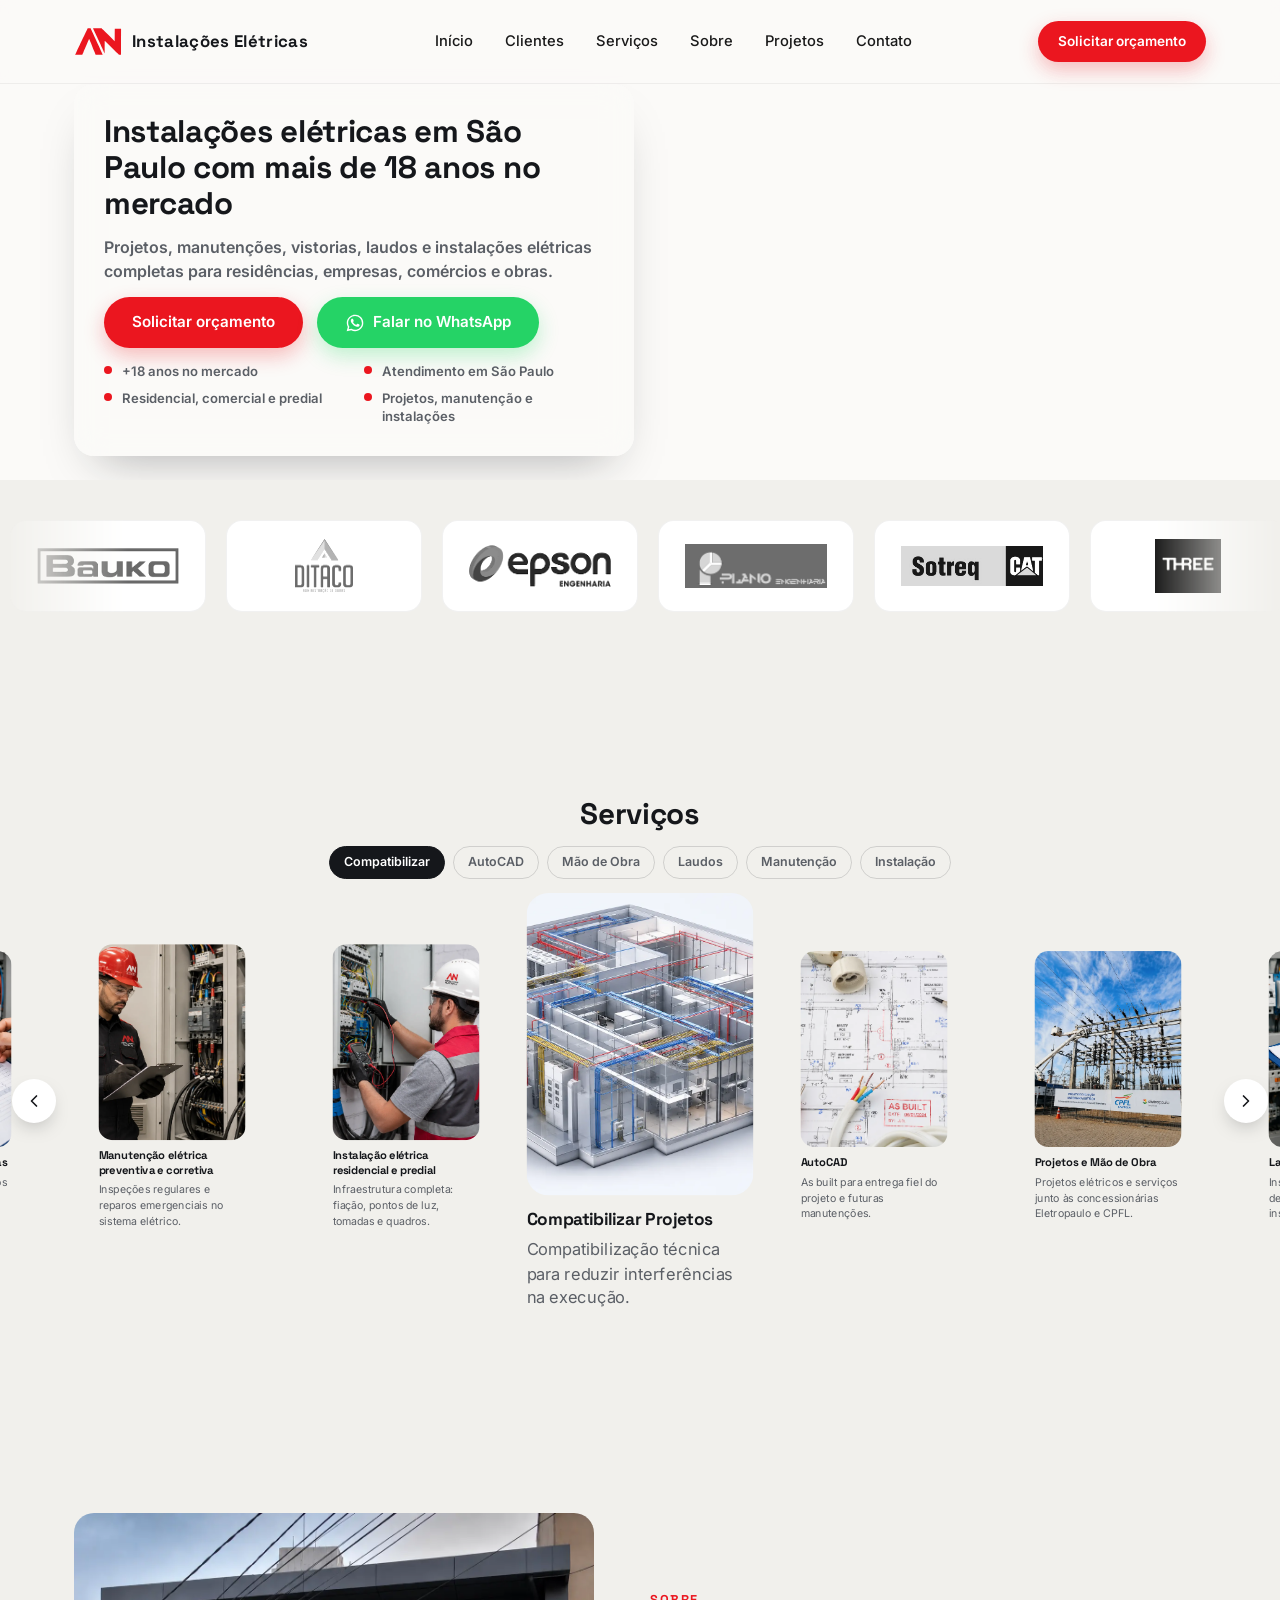
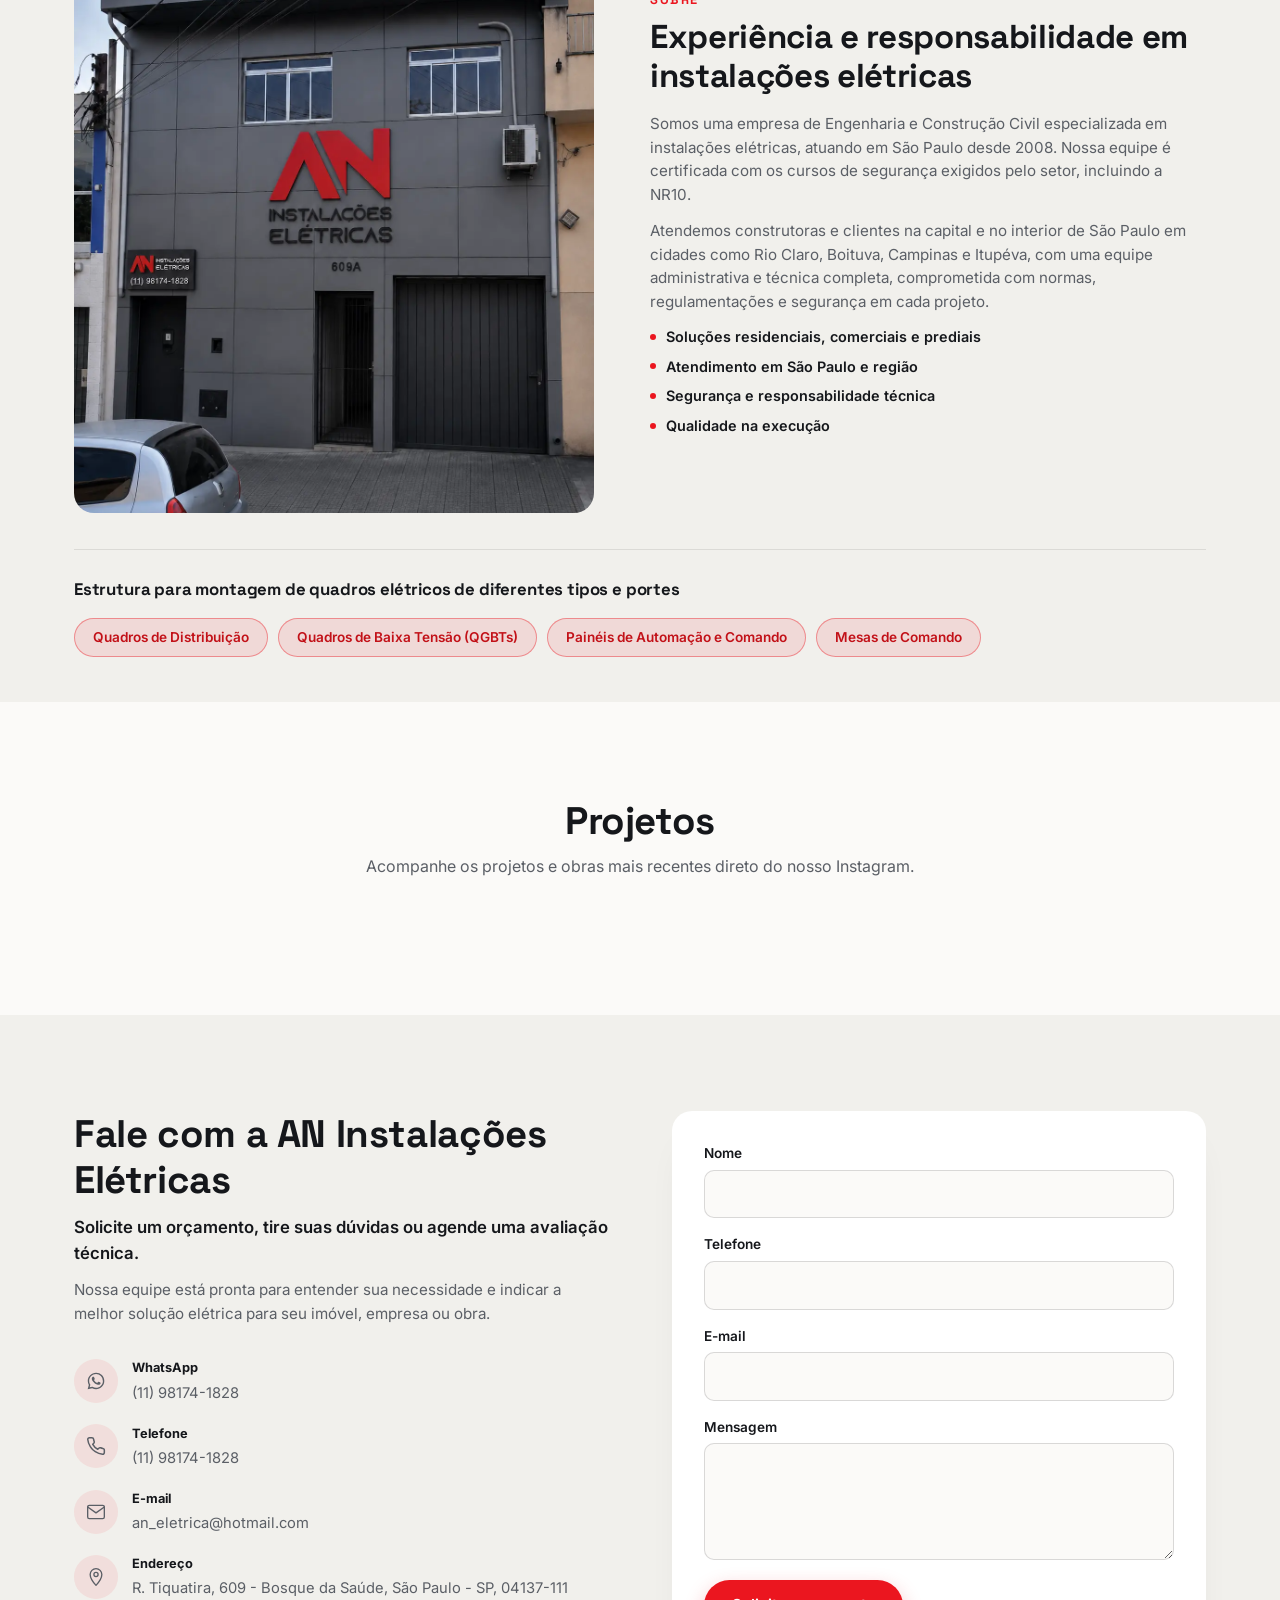
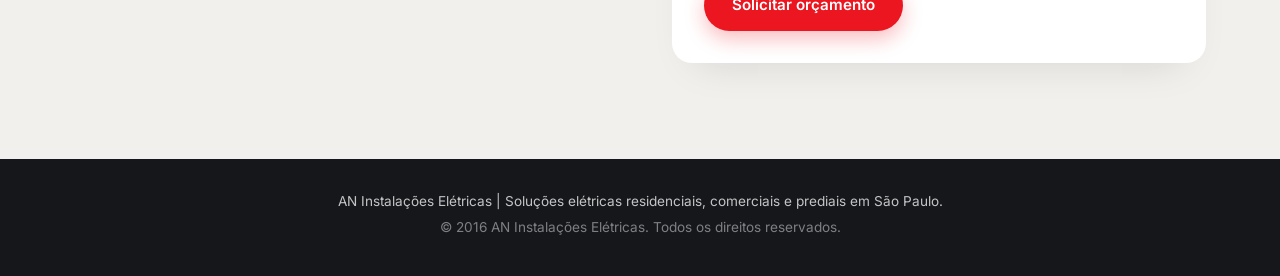
==== commit c50d4b5f: "Connect real Instagram feed and fix WhatsApp icon - Replace the Projetos placeholder grid/CTA with t" ====
--- a/index.html
+++ b/index.html
@@ -347,27 +347,10 @@
         <p class="projetos-subtitle">Acompanhe os projetos e obras mais recentes direto do nosso Instagram.</p>
       </div>
 
-      <!-- TODO: quando o feed do Instagram do cliente estiver conectado no LightWidget,
-           substituir todo o conteúdo de #instagramFeed pelo <iframe> de embed gerado. -->
       <div class="instagram-feed" id="instagramFeed">
-        <div class="instagram-placeholder-grid" aria-hidden="true">
-          <div class="instagram-placeholder-tile"></div>
-          <div class="instagram-placeholder-tile"></div>
-          <div class="instagram-placeholder-tile"></div>
-          <div class="instagram-placeholder-tile"></div>
-          <div class="instagram-placeholder-tile"></div>
-          <div class="instagram-placeholder-tile"></div>
-          <div class="instagram-placeholder-tile"></div>
-          <div class="instagram-placeholder-tile"></div>
-        </div>
-
-        <div class="instagram-placeholder-cta">
-          <span class="instagram-placeholder-icon">
-            <svg viewBox="0 0 24 24" width="28" height="28" fill="none" stroke="currentColor" stroke-width="1.6" stroke-linecap="round" stroke-linejoin="round"><rect x="3" y="3" width="18" height="18" rx="5"/><circle cx="12" cy="12" r="4.2"/><circle cx="17.2" cy="6.8" r="1"/></svg>
-          </span>
-          <p>Feed do Instagram em breve</p>
-          <a href="#" class="btn btn-primary" data-track="click_instagram">Seguir no Instagram</a>
-        </div>
+        <!-- Elfsight Instagram Feed | Untitled Instagram Feed -->
+        <script src="https://elfsightcdn.com/platform.js" async></script>
+        <div class="elfsight-app-44bc2db8-6b4a-458e-863a-14f435dfb510" data-elfsight-app-lazy></div>
       </div>
     </div>
   </section>
@@ -383,7 +366,7 @@
         <ul class="contato-info">
           <li>
             <span class="contato-info-icon">
-              <svg viewBox="0 0 24 24" width="20" height="20" fill="none" stroke="currentColor" stroke-width="1.8"><path d="M12.04 2C6.58 2 2.13 6.45 2.13 11.91c0 1.75.46 3.39 1.26 4.81L2 22l5.42-1.42a9.86 9.86 0 0 0 4.62 1.18h.01c5.46 0 9.9-4.45 9.9-9.91 0-2.65-1.03-5.14-2.9-7.01A9.82 9.82 0 0 0 12.04 2Z"/></svg>
+              <svg viewBox="0 0 24 24" width="20" height="20" fill="currentColor"><path d="M12.04 2C6.58 2 2.13 6.45 2.13 11.91c0 1.75.46 3.39 1.26 4.81L2 22l5.42-1.42a9.86 9.86 0 0 0 4.62 1.18h.01c5.46 0 9.9-4.45 9.9-9.91 0-2.65-1.03-5.14-2.9-7.01A9.82 9.82 0 0 0 12.04 2m0 1.67c2.2 0 4.26.86 5.82 2.42a8.19 8.19 0 0 1 2.41 5.82c0 4.54-3.7 8.24-8.25 8.24a8.2 8.2 0 0 1-4.19-1.15l-.3-.18-3.12.82.83-3.04-.2-.31a8.18 8.18 0 0 1-1.25-4.36c0-4.55 3.7-8.26 8.25-8.26M8.53 6.87c-.17 0-.45.06-.68.32-.23.25-.9.88-.9 2.14 0 1.26.92 2.48 1.05 2.65.13.17 1.8 2.87 4.45 3.91 2.2.87 2.65.7 3.13.65.48-.04 1.55-.63 1.77-1.24.22-.61.22-1.13.15-1.24-.06-.11-.24-.17-.5-.3-.26-.13-1.55-.77-1.79-.86-.24-.09-.41-.13-.59.13-.17.26-.67.86-.82 1.03-.15.17-.3.19-.56.06-.26-.13-1.09-.4-2.08-1.28-.77-.68-1.29-1.53-1.44-1.79-.15-.26-.02-.4.11-.53.12-.12.26-.3.39-.45.13-.15.17-.26.26-.43.09-.17.04-.32-.02-.45-.06-.13-.59-1.45-.82-1.98-.21-.51-.42-.44-.59-.45-.15-.01-.32-.01-.49-.01Z"/></svg>
             </span>
             <div>
               <strong>WhatsApp</strong>
--- a/style.css
+++ b/style.css
@@ -642,53 +642,6 @@
   font-size: 1rem;
   color: var(--color-text-muted);
   line-height: 1.6;
-}
-
-.instagram-feed { position: relative; }
-
-.instagram-placeholder-grid {
-  display: grid;
-  grid-template-columns: repeat(4, 1fr);
-  gap: 4px;
-  border-radius: 16px;
-  overflow: hidden;
-  filter: blur(1px);
-}
-.instagram-placeholder-tile {
-  aspect-ratio: 1 / 1;
-  background: linear-gradient(145deg, var(--color-bg-alt) 0%, #e4e2db 100%);
-}
-.instagram-placeholder-tile:nth-child(3n+1) { background: linear-gradient(145deg, #ece9e1 0%, var(--color-bg-alt) 100%); }
-
-.instagram-placeholder-cta {
-  position: absolute;
-  inset: 0;
-  display: flex;
-  flex-direction: column;
-  align-items: center;
-  justify-content: center;
-  gap: 12px;
-  text-align: center;
-  background: rgba(251, 250, 248, 0.55);
-}
-.instagram-placeholder-icon {
-  display: flex;
-  align-items: center;
-  justify-content: center;
-  width: 56px;
-  height: 56px;
-  border-radius: 50%;
-  background: #fff;
-  color: var(--color-primary);
-  box-shadow: 0 12px 28px -12px rgba(21, 23, 27, 0.25);
-}
-.instagram-placeholder-cta p {
-  font-weight: 600;
-  color: var(--color-dark);
-}
-
-@media (max-width: 640px) {
-  .instagram-placeholder-grid { grid-template-columns: repeat(2, 1fr); }
 }
 
 /* ---------- Contato ---------- */
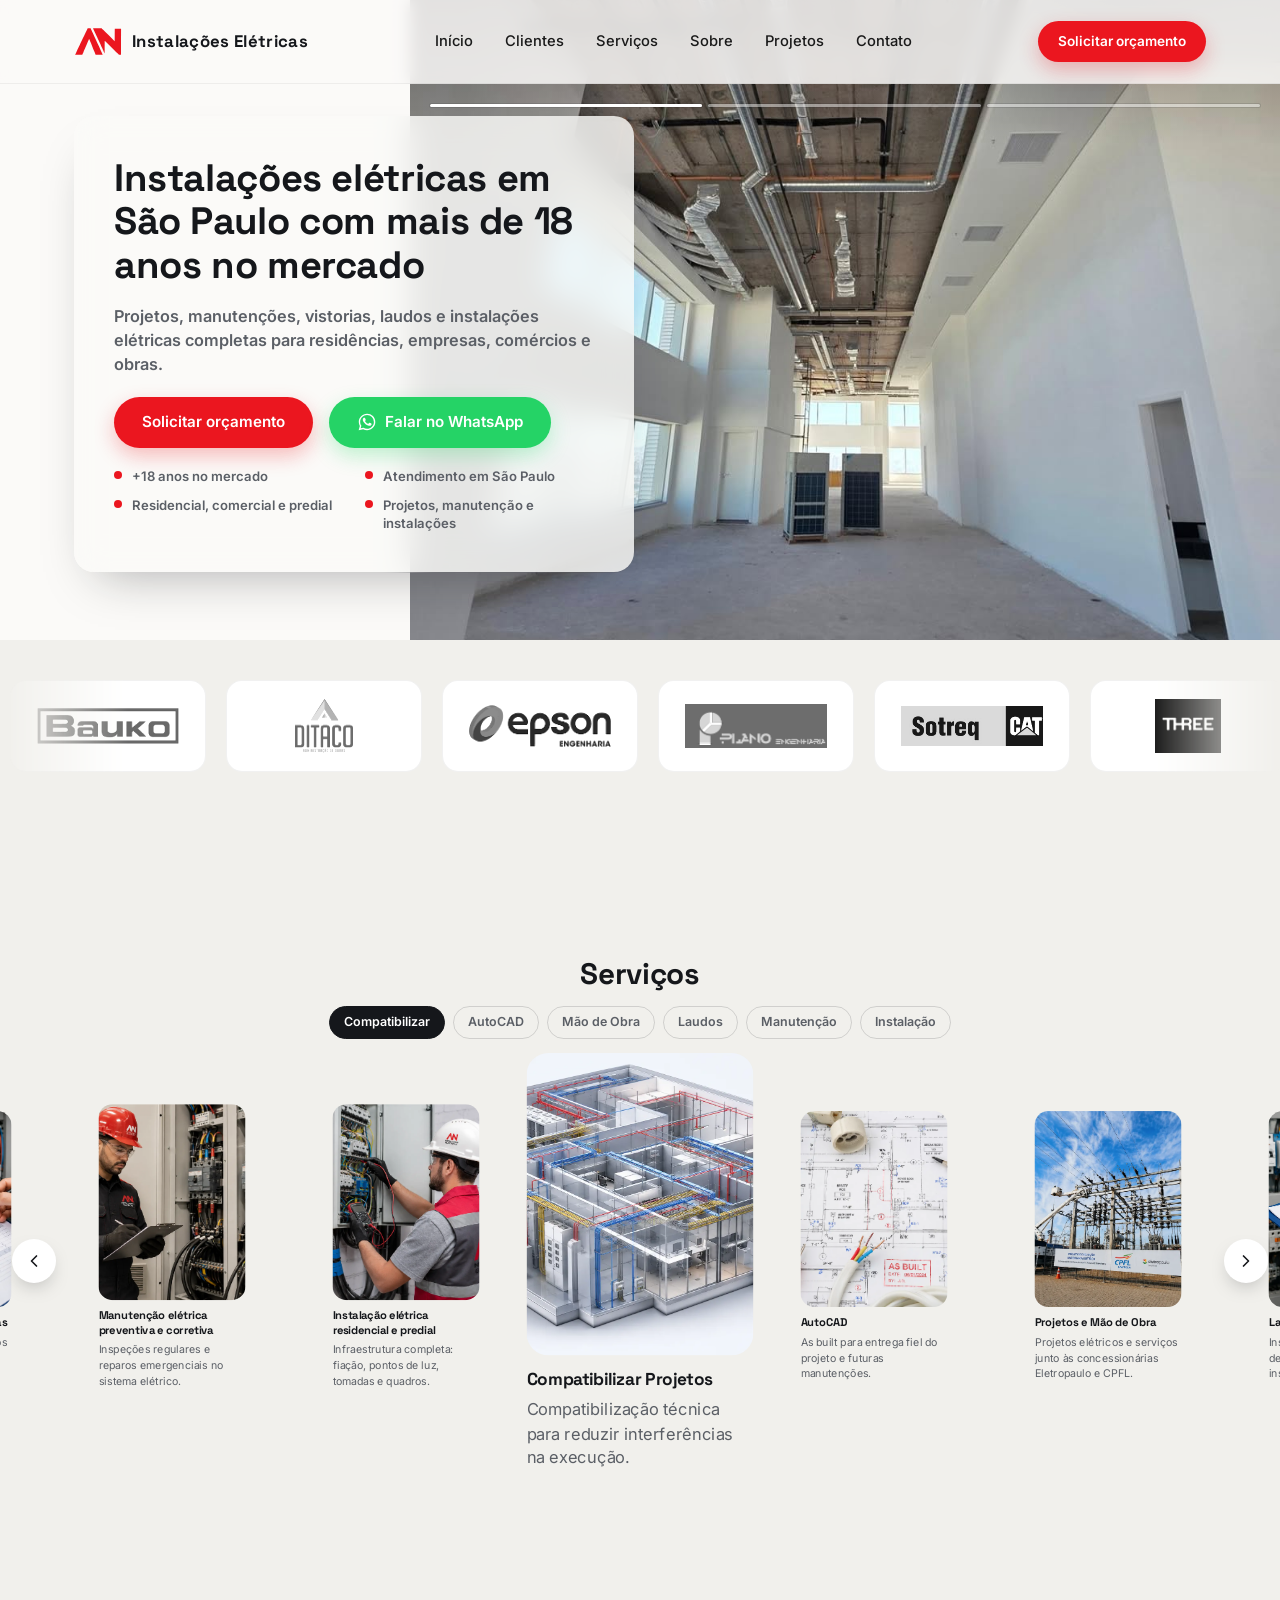
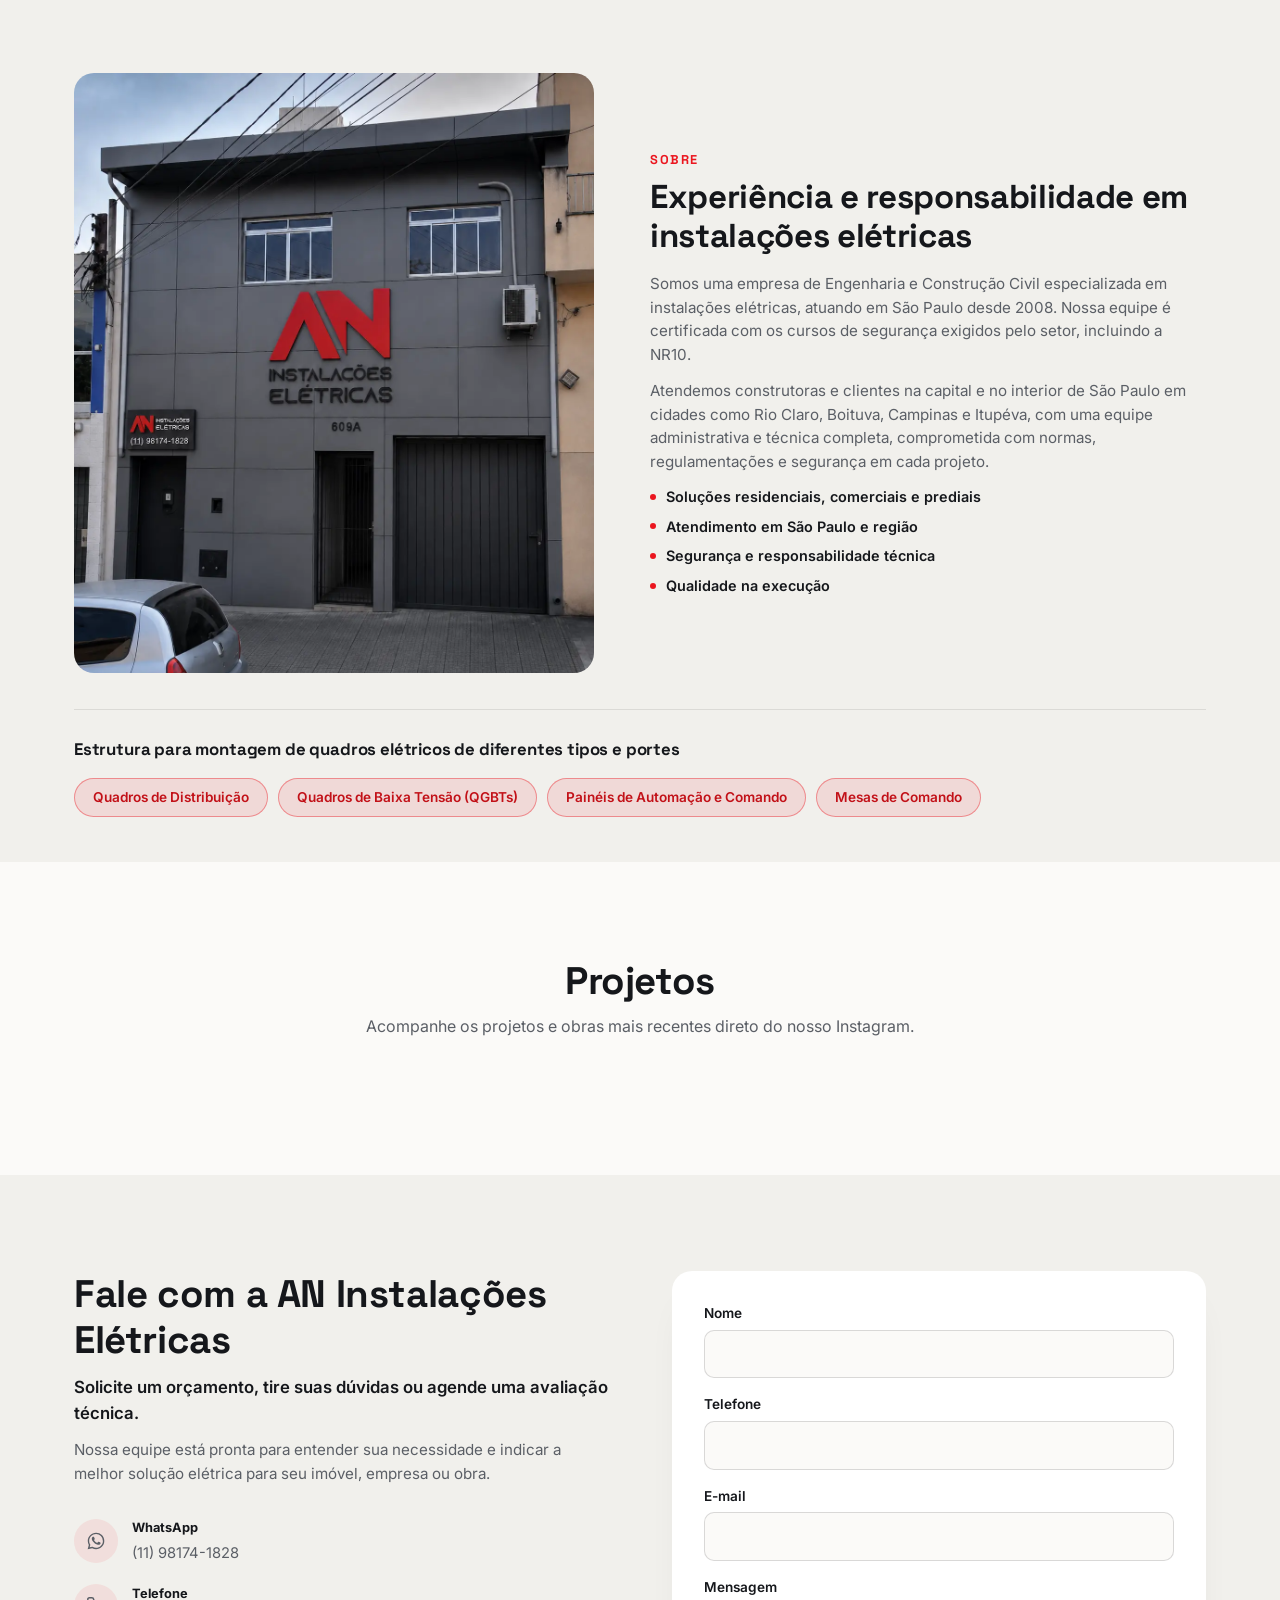
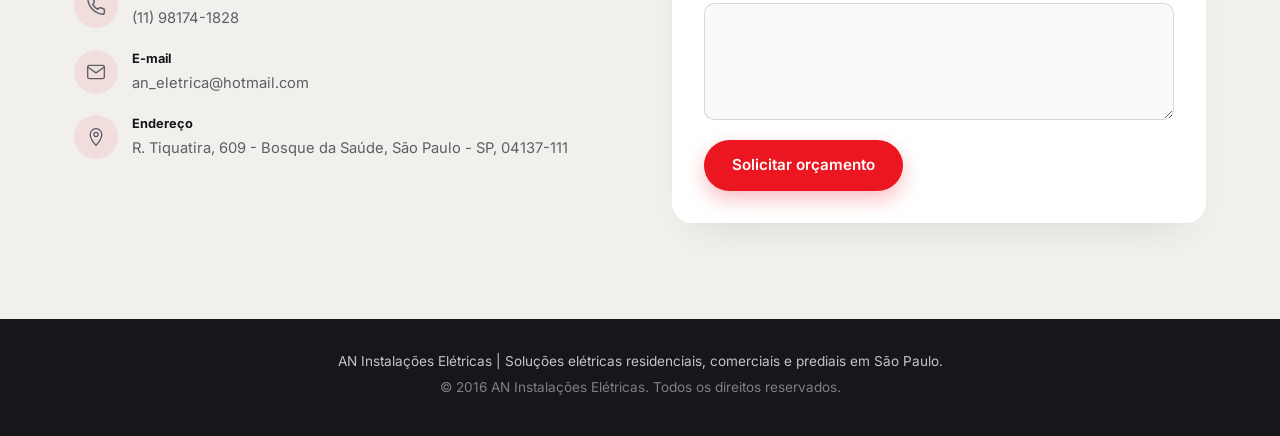
==== commit ddbddf17: "Replace hero video with an auto-advancing photo carousel - Swap the 9:16 video background for a 3-sl" ====
--- a/index.html
+++ b/index.html
@@ -154,10 +154,22 @@
 <main>
   <!-- ═══════════ Hero / Início ═══════════ -->
   <section id="inicio" class="hero">
-    <div class="hero-video-bg" aria-hidden="true">
-      <video autoplay muted loop playsinline>
-        <source src="videohero.mp4" type="video/mp4">
-      </video>
+    <div class="hero-carousel" id="heroCarousel" aria-hidden="true">
+      <div class="hero-carousel-timer">
+        <span class="hero-timer-bar"></span>
+        <span class="hero-timer-bar"></span>
+        <span class="hero-timer-bar"></span>
+      </div>
+
+      <div class="hero-slide is-active">
+        <img src="imghero.jpg" alt="Obra com infraestrutura elétrica e hidráulica aparente" loading="eager">
+      </div>
+      <div class="hero-slide">
+        <img src="img2.webp" alt="Quadro elétrico aberto com fiação e disjuntores" loading="lazy">
+      </div>
+      <div class="hero-slide">
+        <img src="img3.jpg" alt="Obra com infraestrutura hidráulica e elétrica subterrânea" loading="lazy">
+      </div>
     </div>
 
     <div class="container hero-inner">
--- a/style.css
+++ b/style.css
@@ -233,31 +233,90 @@
 /* ---------- Hero ---------- */
 .hero {
   position: relative;
-  min-height: 480px;
+  min-height: 640px;
   display: flex;
   align-items: center;
   overflow: hidden;
   padding-top: var(--header-height);
-  padding-bottom: 24px;
+  padding-bottom: clamp(28px, 4vh, 44px);
   background: var(--color-bg);
 }
 
-.hero-video-bg {
-  /* vídeo fonte é 720x1280 — limitamos a largura renderizada pra não
-     fazer upscale muito além da resolução nativa (ficava borrado em
-     telas largas quando cobria a Hero inteira) */
+.hero-carousel {
   position: absolute;
   top: 0;
   right: 0;
   bottom: 0;
   width: min(960px, 68vw);
   z-index: 0;
-}
-.hero-video-bg video {
+  overflow: hidden;
+}
+.hero-carousel::before {
+  /* scrim no topo pra manter a barra de temporizador legível
+     independente do brilho da foto que entrar no lugar do placeholder */
+  content: '';
+  position: absolute;
+  top: 0; left: 0; right: 0;
+  height: calc(var(--header-height) + 60px);
+  background: linear-gradient(to bottom, rgba(21, 23, 27, 0.35), transparent);
+  z-index: 3;
+  pointer-events: none;
+}
+
+.hero-carousel-timer {
+  position: absolute;
+  top: calc(var(--header-height) + 20px);
+  left: 20px;
+  right: 20px;
+  z-index: 4;
+  display: flex;
+  gap: 6px;
+}
+.hero-timer-bar {
+  flex: 1;
+  height: 3px;
+  border-radius: 999px;
+  background: rgba(255, 255, 255, 0.45);
+  box-shadow: 0 0 0 1px rgba(21, 23, 27, 0.12);
+  overflow: hidden;
+  position: relative;
+}
+.hero-timer-bar::after {
+  content: '';
+  position: absolute;
+  inset: 0;
+  background: #fff;
+  border-radius: inherit;
+  transform: scaleX(0);
+  transform-origin: left;
+}
+.hero-timer-bar.is-done::after { transform: scaleX(1); }
+.hero-timer-bar.is-active::after {
+  animation: hero-timer-fill 5s linear forwards;
+}
+@keyframes hero-timer-fill {
+  from { transform: scaleX(0); }
+  to { transform: scaleX(1); }
+}
+@media (prefers-reduced-motion: reduce) {
+  .hero-timer-bar.is-active::after { animation: none; transform: scaleX(1); }
+}
+
+.hero-slide {
+  position: absolute;
+  inset: 0;
+  opacity: 0;
+  transition: opacity 0.6s ease;
+  z-index: 1;
+}
+.hero-slide.is-active {
+  opacity: 1;
+  z-index: 2;
+}
+.hero-slide img {
   width: 100%;
   height: 100%;
   object-fit: cover;
-  object-position: center 35%;
 }
 
 .hero-inner {
@@ -268,7 +327,7 @@
 
 .hero-content {
   max-width: 560px;
-  padding: clamp(18px, 2.6vw, 30px);
+  padding: clamp(24px, 3.2vw, 40px);
   border-radius: 20px;
   background: rgba(var(--color-bg-rgb), 0.82);
   backdrop-filter: blur(16px) saturate(1.1);
@@ -277,31 +336,31 @@
 }
 
 .hero-content h1 {
-  font-size: clamp(1.6rem, 1.6vw + 1.2vh, 2.4rem);
+  font-size: clamp(1.8rem, 2vw + 1.4vh, 2.7rem);
   font-weight: 700;
   line-height: 1.15;
   color: var(--color-dark);
-  margin-bottom: clamp(8px, 1.4vh, 14px);
+  margin-bottom: clamp(10px, 1.8vh, 18px);
 }
 
 .hero-subtitle {
-  font-size: 1rem;
+  font-size: 1.02rem;
   font-weight: 600;
   color: var(--color-text-muted);
-  margin-bottom: clamp(10px, 1.6vh, 18px);
+  margin-bottom: clamp(14px, 2.2vh, 24px);
 }
 
 .hero-actions {
   display: flex;
   flex-wrap: wrap;
-  gap: 14px;
-  margin-bottom: clamp(10px, 1.6vh, 18px);
+  gap: 16px;
+  margin-bottom: clamp(14px, 2.2vh, 24px);
 }
 
 .hero-badges {
   display: grid;
   grid-template-columns: repeat(2, minmax(0, 1fr));
-  gap: 8px 20px;
+  gap: 10px 22px;
 }
 .hero-badges li {
   font-size: 0.82rem;
@@ -789,12 +848,10 @@
   .nav-toggle { display: flex; }
 
   .hero {
-    align-items: center;
-    padding-block: var(--header-height) 48px;
+    align-items: flex-end;
+    padding-block: var(--header-height) 32px;
   }
-  .hero-video-bg {
-    /* mobile é mais estreito que a resolução nativa do vídeo (720px),
-       então full-bleed aqui não precisa de upscale */
+  .hero-carousel {
     left: 0;
     width: 100%;
   }
@@ -804,10 +861,7 @@
     text-align: center;
   }
   .hero-actions { justify-content: center; }
-  .hero-badges {
-    grid-template-columns: 1fr;
-    justify-items: center;
-  }
+  .hero-badges { display: none; }
 
   .sobre-top { grid-template-columns: 1fr; gap: 32px; }
   .sobre-image { aspect-ratio: 16 / 10; height: auto; }
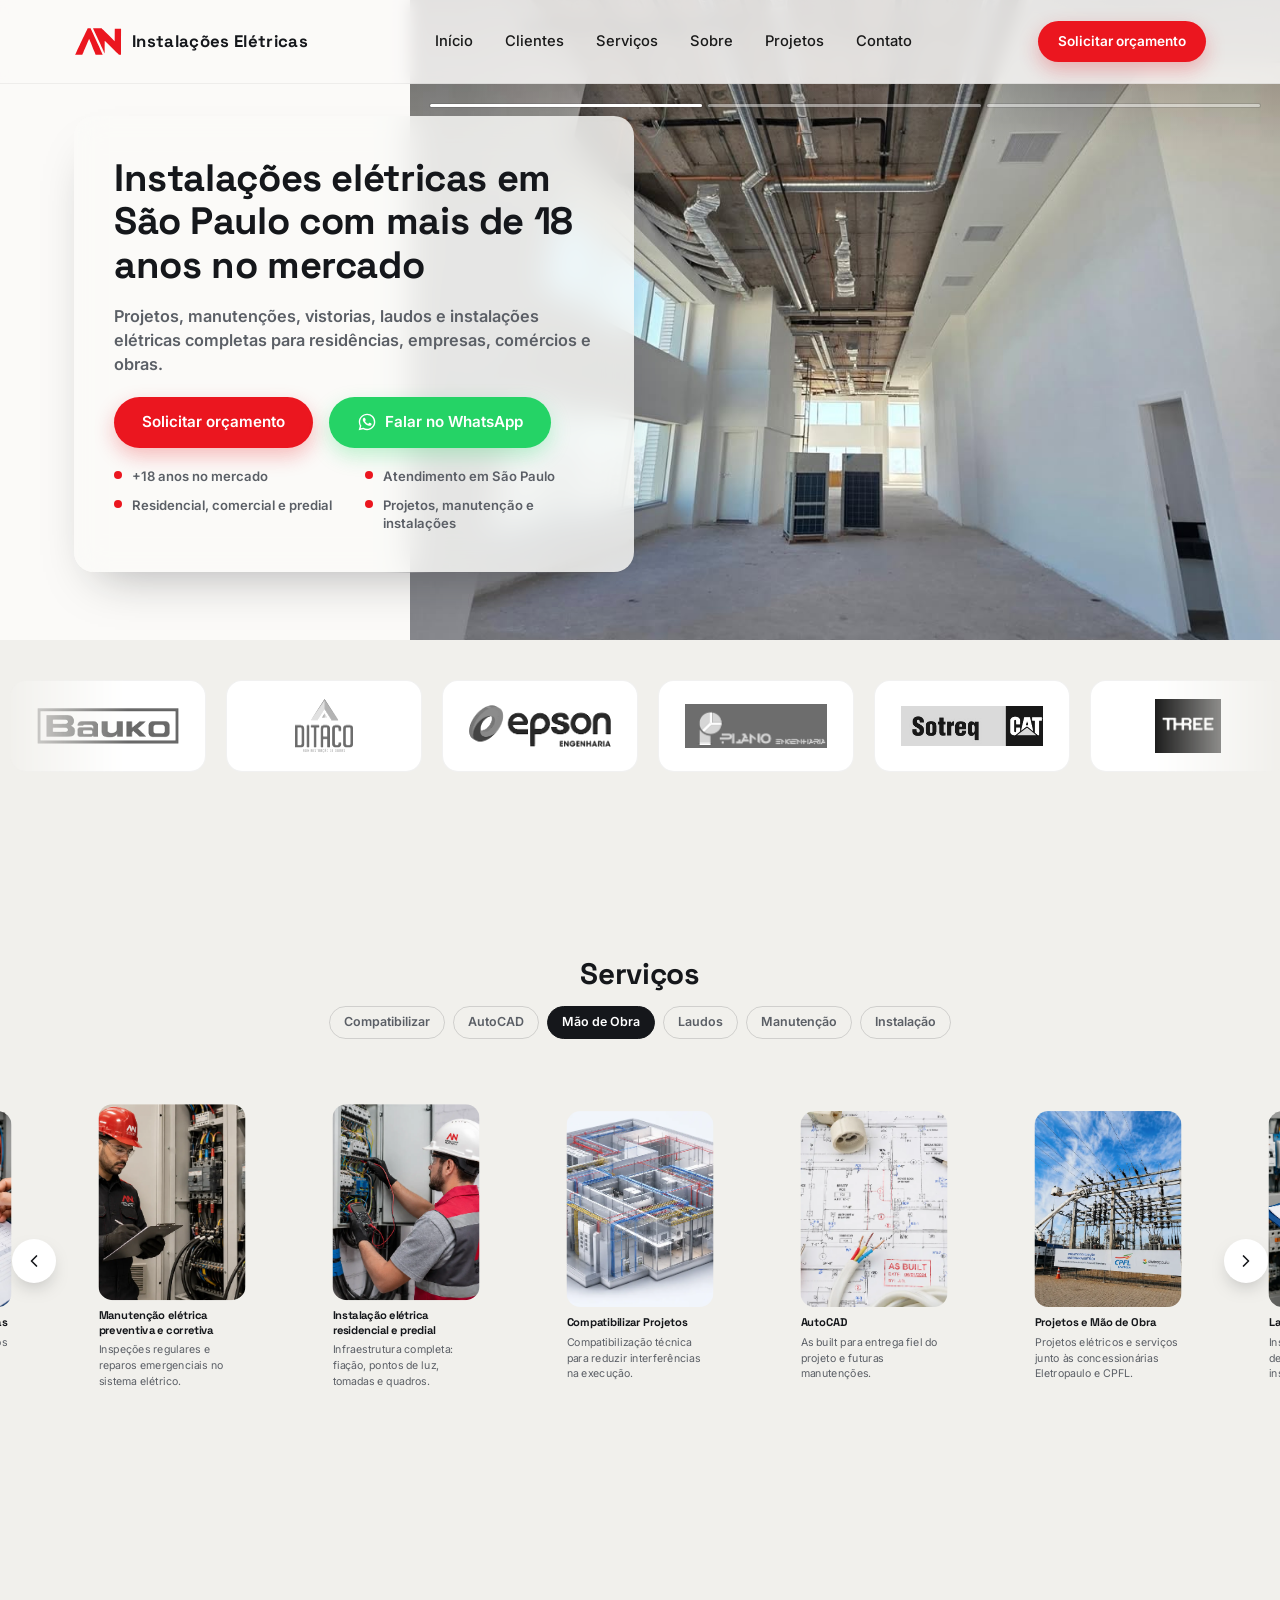
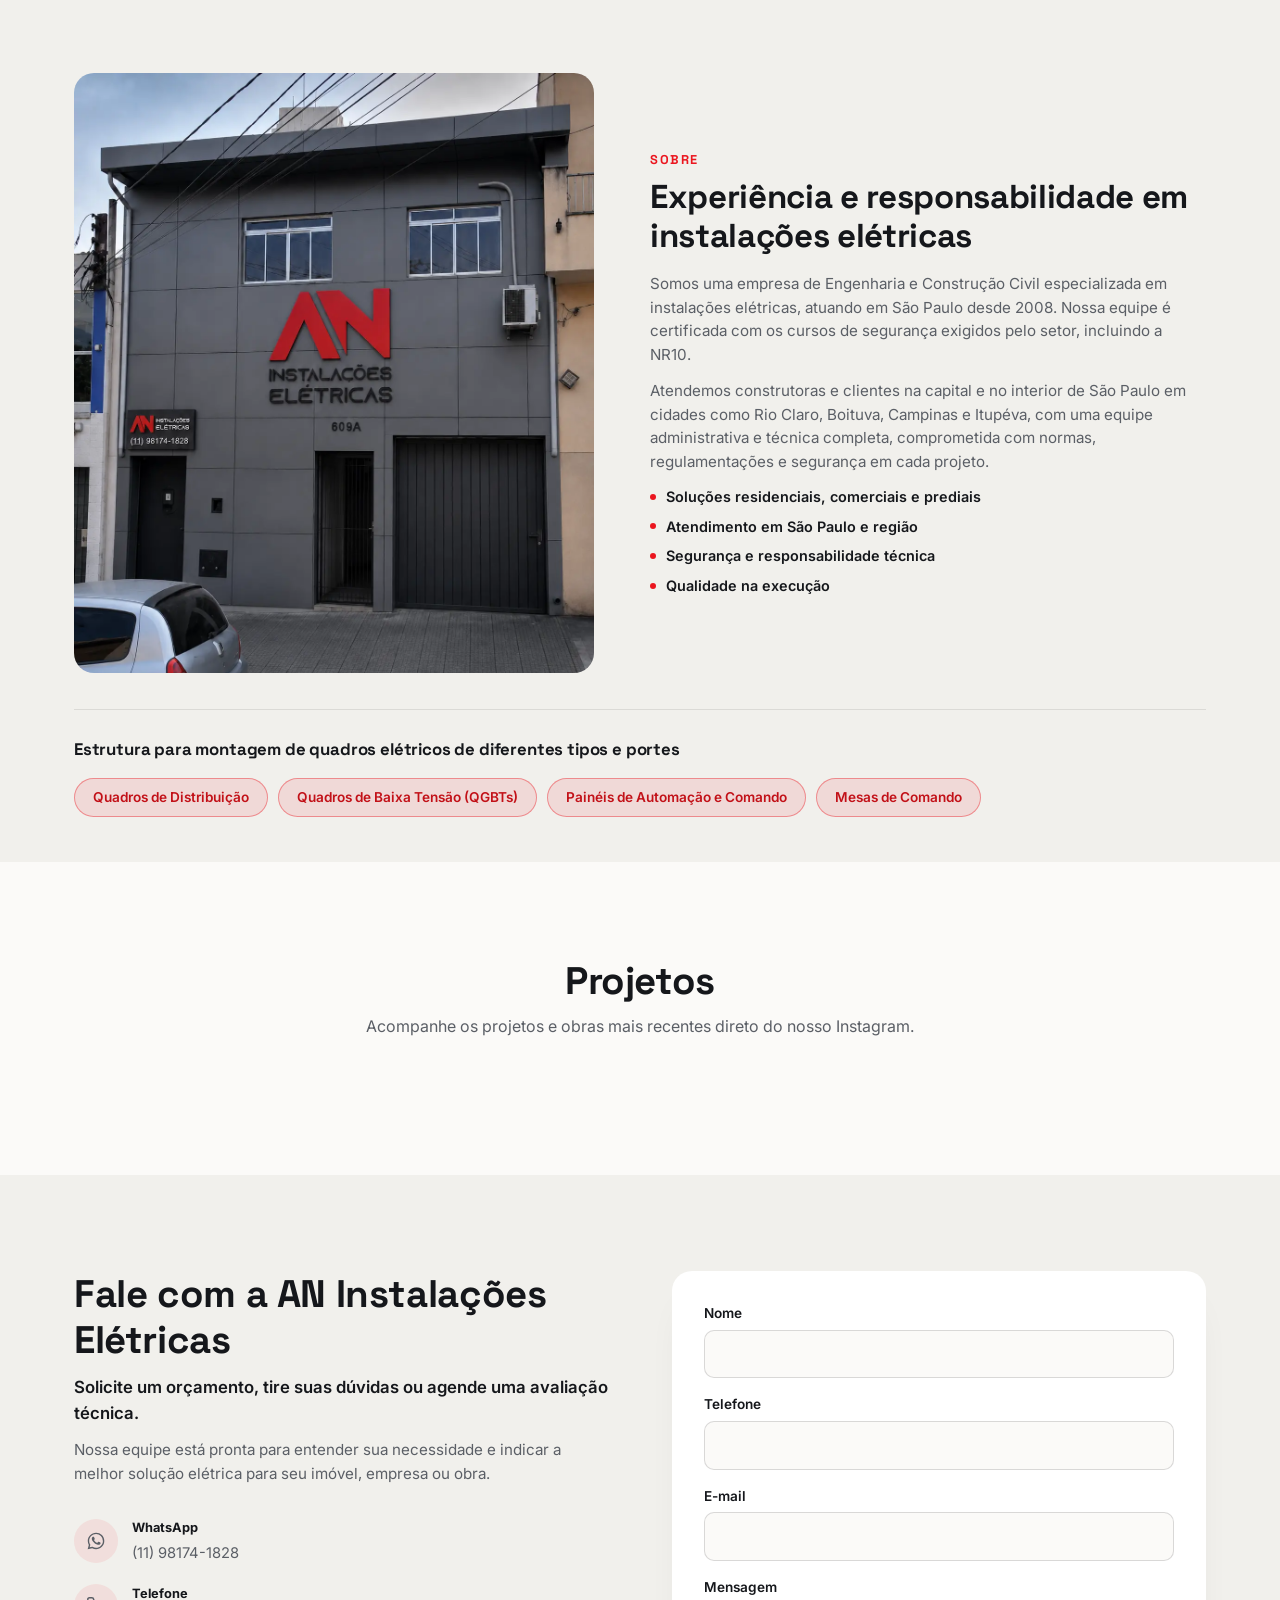
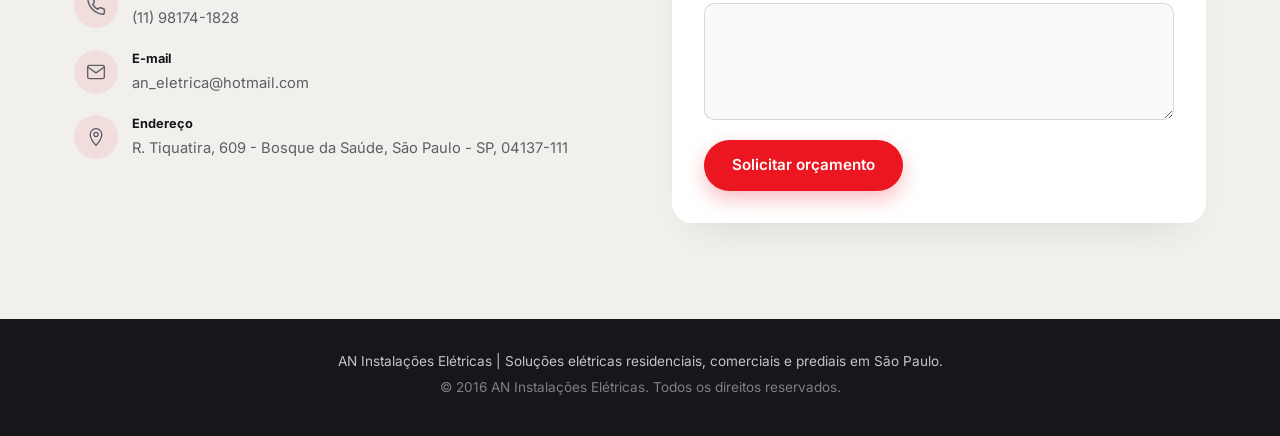
==== commit 2f234ff1: "Add clean URL navigation with History API - Nav links now update the URL to real paths (/inicio, /cl" ====
--- a/index.html
+++ b/index.html
@@ -449,6 +449,6 @@
   </div>
 </footer>
 
-<script src="script.js"></script>
+<script src="script.js?v=20260720"></script>
 </body>
 </html>
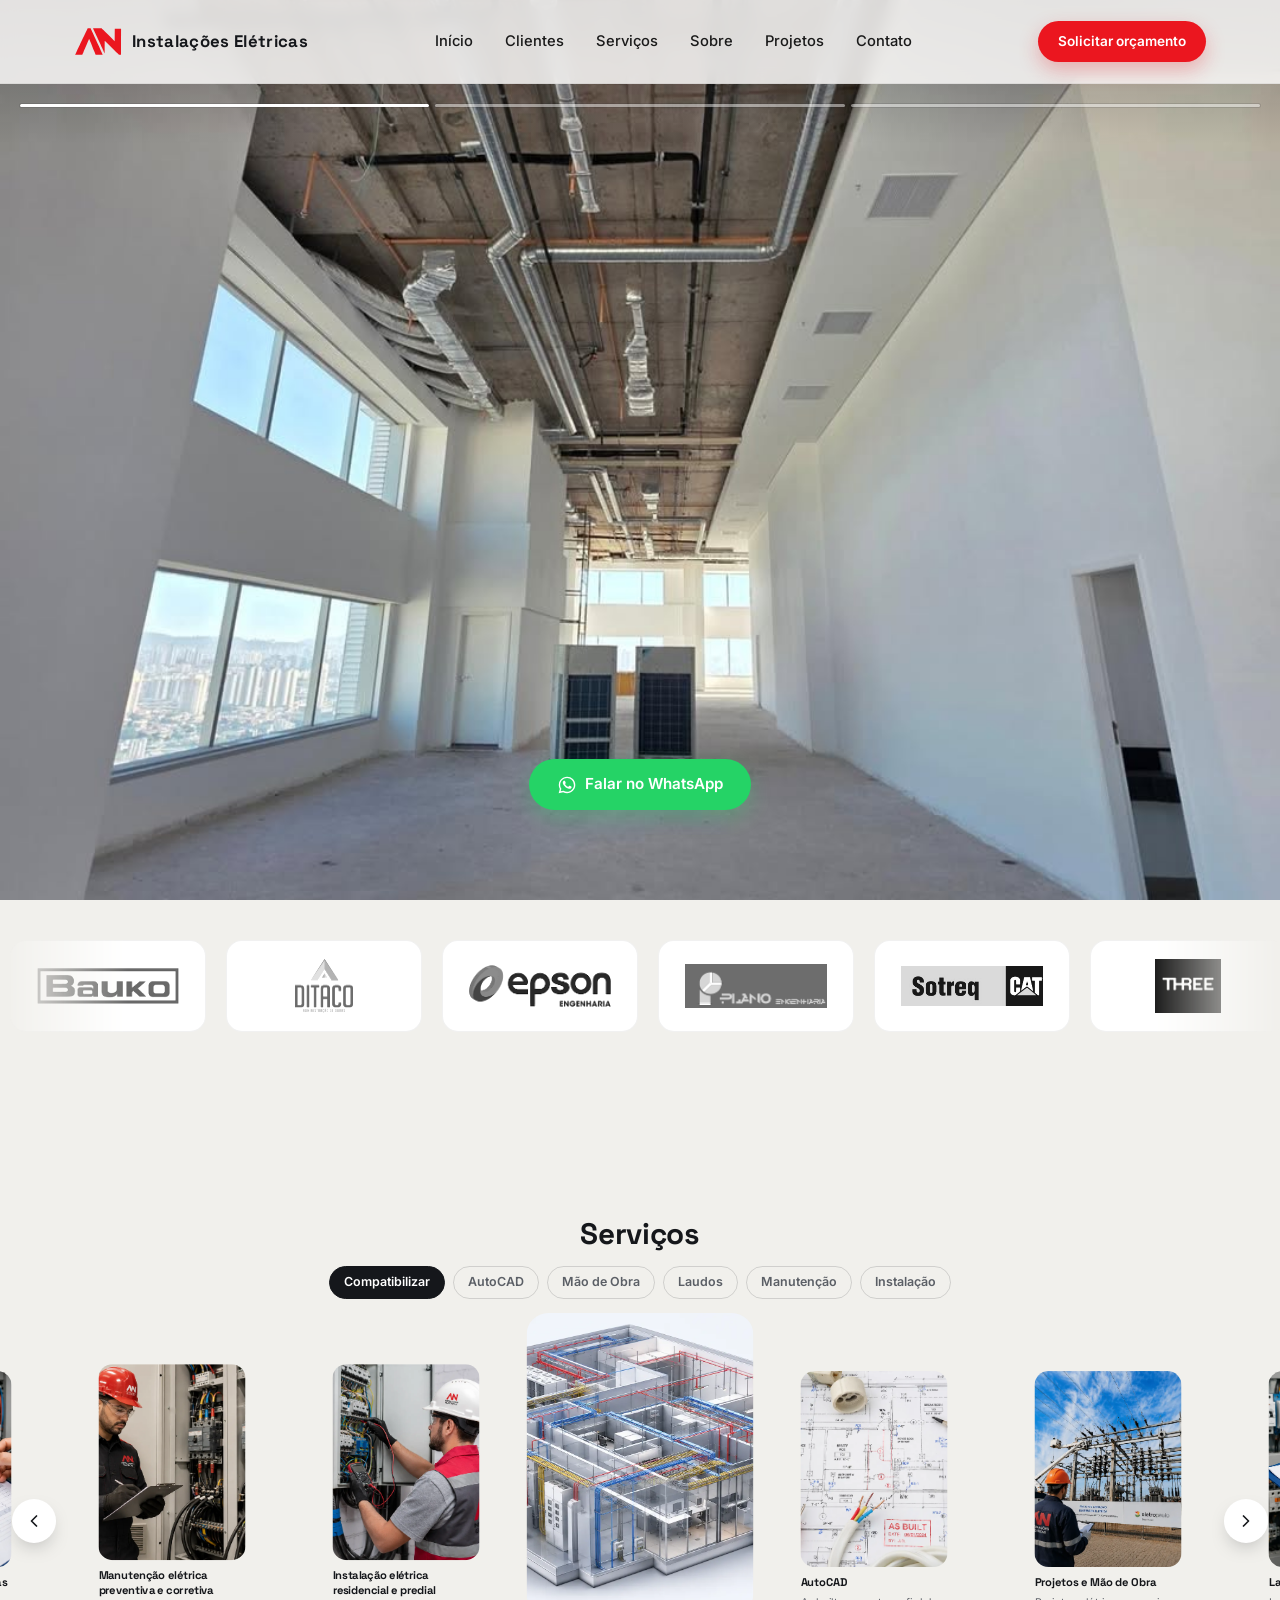
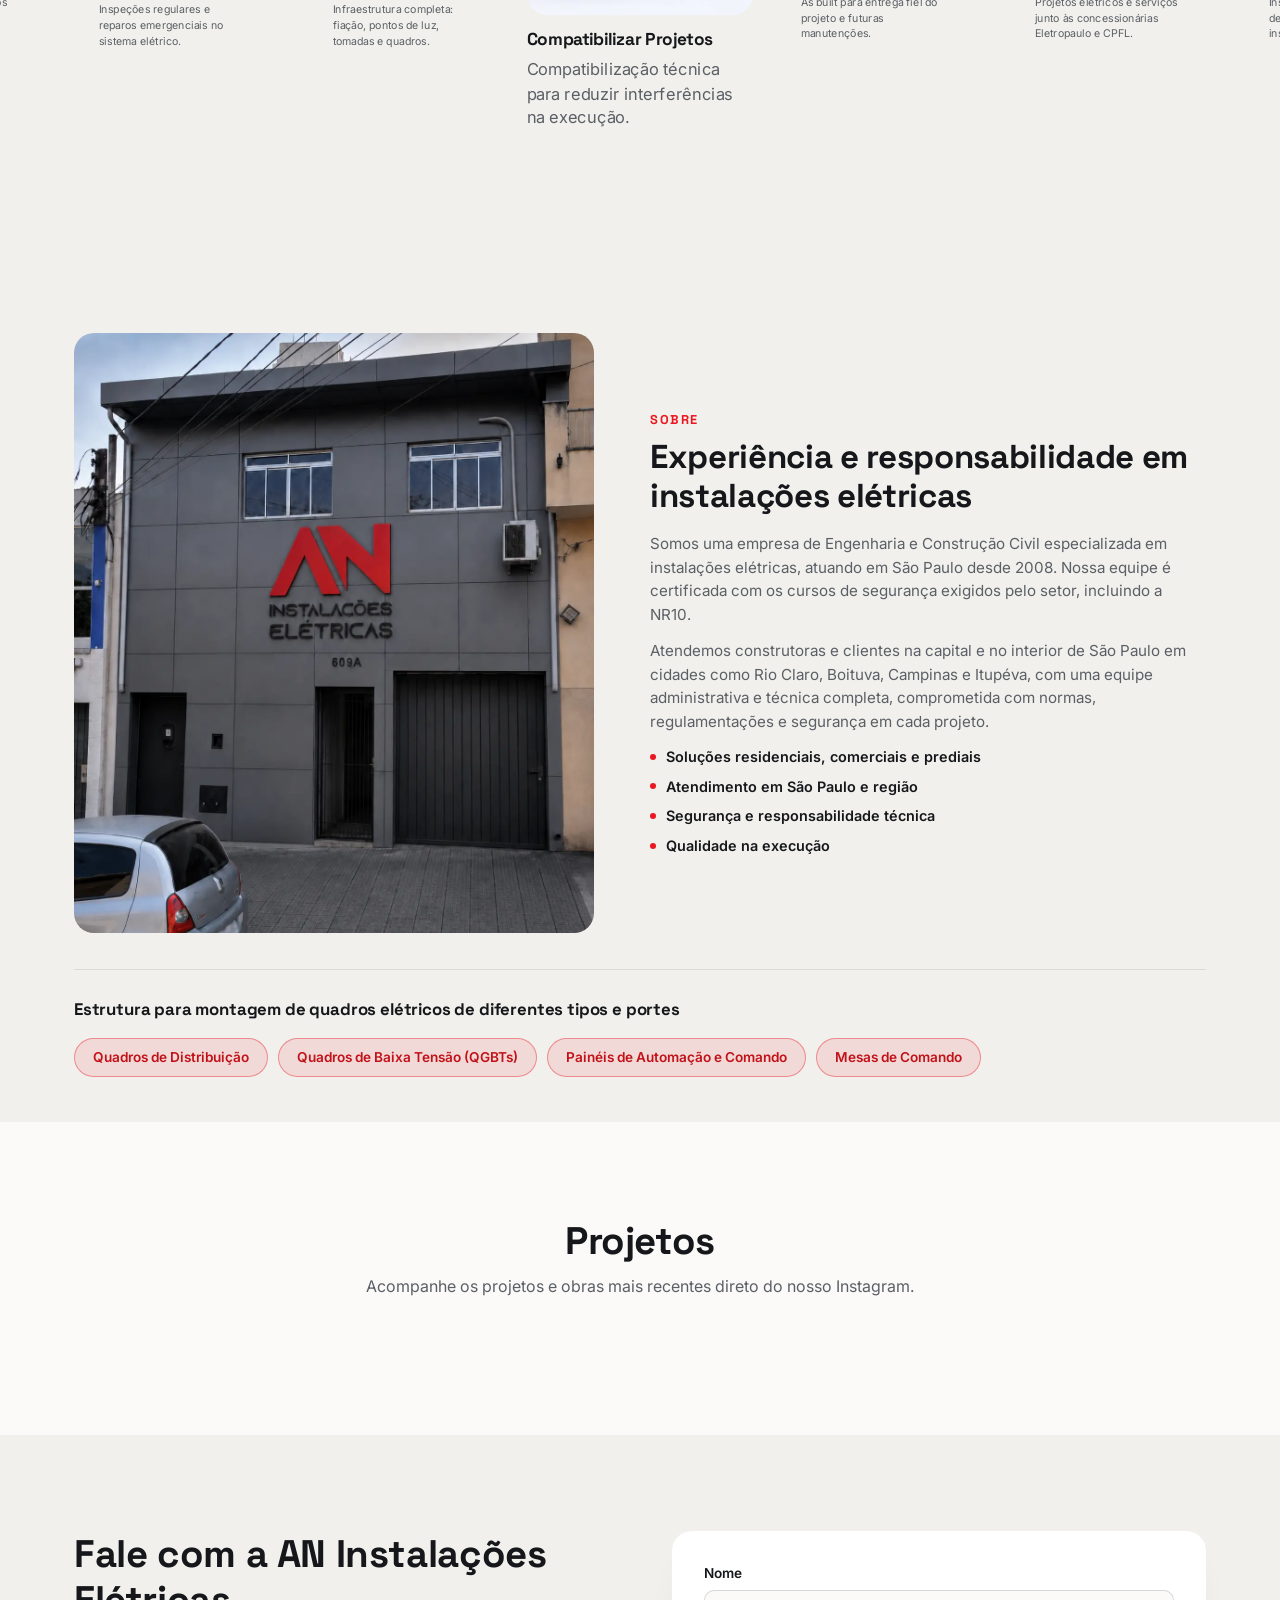
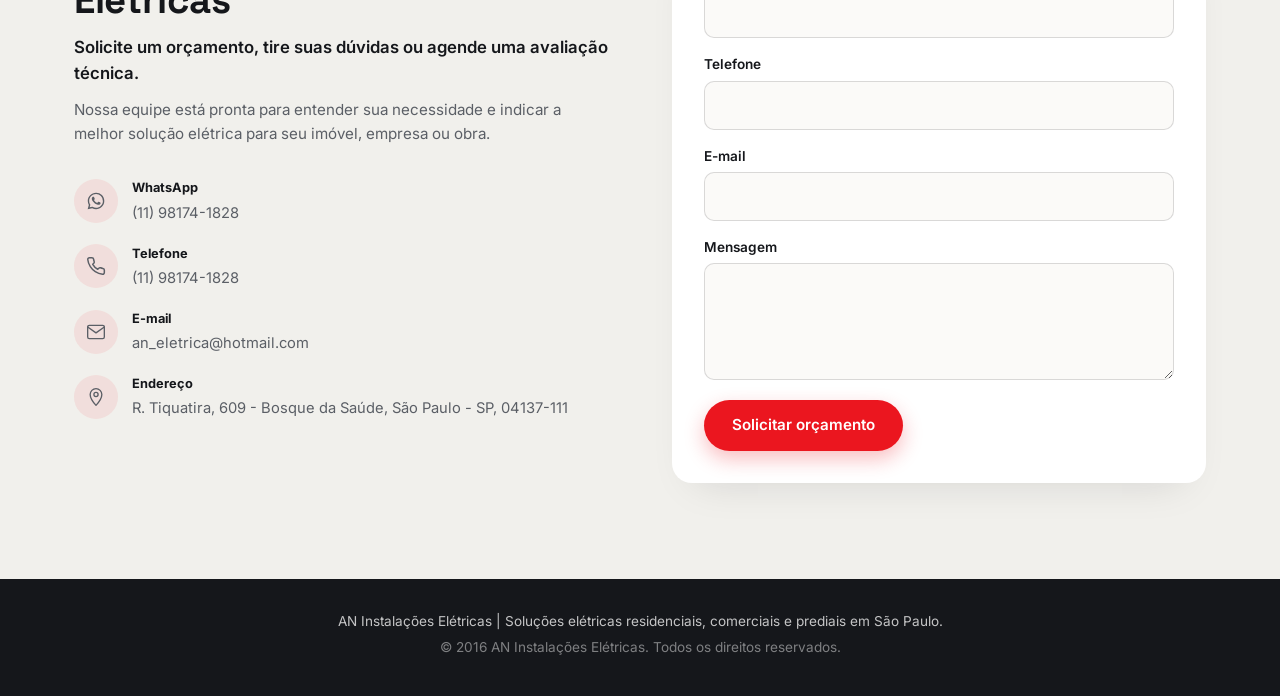
==== commit e8ec6366: "Hero em tela cheia com carrossel full-width e CTA do WhatsApp centralizado Redesenha a seção inicial" ====
--- a/index.html
+++ b/index.html
@@ -173,25 +173,11 @@
     </div>
 
     <div class="container hero-inner">
-      <div class="hero-content">
-        <h1>Instalações elétricas em São Paulo com mais de 18 anos no mercado</h1>
-
-        <p class="hero-subtitle">Projetos, manutenções, vistorias, laudos e instalações elétricas completas para residências, empresas, comércios e obras.</p>
-
-        <div class="hero-actions">
-          <a href="#contato" class="btn btn-primary" data-track="click_cta_orcamento">Solicitar orçamento</a>
-          <a href="https://wa.me/5511981741828?text=Ol%C3%A1!%20Gostaria%20de%20solicitar%20um%20or%C3%A7amento." class="btn btn-whatsapp" data-track="click_whatsapp" target="_blank" rel="noopener">
-            <svg viewBox="0 0 24 24" width="20" height="20" aria-hidden="true"><path fill="currentColor" d="M12.04 2C6.58 2 2.13 6.45 2.13 11.91c0 1.75.46 3.39 1.26 4.81L2 22l5.42-1.42a9.86 9.86 0 0 0 4.62 1.18h.01c5.46 0 9.9-4.45 9.9-9.91 0-2.65-1.03-5.14-2.9-7.01A9.82 9.82 0 0 0 12.04 2m0 1.67c2.2 0 4.26.86 5.82 2.42a8.19 8.19 0 0 1 2.41 5.82c0 4.54-3.7 8.24-8.25 8.24a8.2 8.2 0 0 1-4.19-1.15l-.3-.18-3.12.82.83-3.04-.2-.31a8.18 8.18 0 0 1-1.25-4.36c0-4.55 3.7-8.26 8.25-8.26M8.53 6.87c-.17 0-.45.06-.68.32-.23.25-.9.88-.9 2.14 0 1.26.92 2.48 1.05 2.65.13.17 1.8 2.87 4.45 3.91 2.2.87 2.65.7 3.13.65.48-.04 1.55-.63 1.77-1.24.22-.61.22-1.13.15-1.24-.06-.11-.24-.17-.5-.3-.26-.13-1.55-.77-1.79-.86-.24-.09-.41-.13-.59.13-.17.26-.67.86-.82 1.03-.15.17-.3.19-.56.06-.26-.13-1.09-.4-2.08-1.28-.77-.68-1.29-1.53-1.44-1.79-.15-.26-.02-.4.11-.53.12-.12.26-.3.39-.45.13-.15.17-.26.26-.43.09-.17.04-.32-.02-.45-.06-.13-.59-1.45-.82-1.98-.21-.51-.42-.44-.59-.45-.15-.01-.32-.01-.49-.01Z"/></svg>
-            Falar no WhatsApp
-          </a>
-        </div>
-
-        <ul class="hero-badges">
-          <li>+18 anos no mercado</li>
-          <li>Atendimento em São Paulo</li>
-          <li>Residencial, comercial e predial</li>
-          <li>Projetos, manutenção e instalações</li>
-        </ul>
+      <div class="hero-actions">
+        <a href="https://wa.me/5511981741828?text=Ol%C3%A1!%20Gostaria%20de%20solicitar%20um%20or%C3%A7amento." class="btn btn-whatsapp" data-track="click_whatsapp" target="_blank" rel="noopener">
+          <svg viewBox="0 0 24 24" width="20" height="20" aria-hidden="true"><path fill="currentColor" d="M12.04 2C6.58 2 2.13 6.45 2.13 11.91c0 1.75.46 3.39 1.26 4.81L2 22l5.42-1.42a9.86 9.86 0 0 0 4.62 1.18h.01c5.46 0 9.9-4.45 9.9-9.91 0-2.65-1.03-5.14-2.9-7.01A9.82 9.82 0 0 0 12.04 2m0 1.67c2.2 0 4.26.86 5.82 2.42a8.19 8.19 0 0 1 2.41 5.82c0 4.54-3.7 8.24-8.25 8.24a8.2 8.2 0 0 1-4.19-1.15l-.3-.18-3.12.82.83-3.04-.2-.31a8.18 8.18 0 0 1-1.25-4.36c0-4.55 3.7-8.26 8.25-8.26M8.53 6.87c-.17 0-.45.06-.68.32-.23.25-.9.88-.9 2.14 0 1.26.92 2.48 1.05 2.65.13.17 1.8 2.87 4.45 3.91 2.2.87 2.65.7 3.13.65.48-.04 1.55-.63 1.77-1.24.22-.61.22-1.13.15-1.24-.06-.11-.24-.17-.5-.3-.26-.13-1.55-.77-1.79-.86-.24-.09-.41-.13-.59.13-.17.26-.67.86-.82 1.03-.15.17-.3.19-.56.06-.26-.13-1.09-.4-2.08-1.28-.77-.68-1.29-1.53-1.44-1.79-.15-.26-.02-.4.11-.53.12-.12.26-.3.39-.45.13-.15.17-.26.26-.43.09-.17.04-.32-.02-.45-.06-.13-.59-1.45-.82-1.98-.21-.51-.42-.44-.59-.45-.15-.01-.32-.01-.49-.01Z"/></svg>
+          Falar no WhatsApp
+        </a>
       </div>
     </div>
   </section>
--- a/style.css
+++ b/style.css
@@ -233,21 +233,15 @@
 /* ---------- Hero ---------- */
 .hero {
   position: relative;
-  min-height: 640px;
-  display: flex;
-  align-items: center;
+  height: 100vh;
+  height: 100dvh;
   overflow: hidden;
-  padding-top: var(--header-height);
-  padding-bottom: clamp(28px, 4vh, 44px);
   background: var(--color-bg);
 }
 
 .hero-carousel {
   position: absolute;
-  top: 0;
-  right: 0;
-  bottom: 0;
-  width: min(960px, 68vw);
+  inset: 0;
   z-index: 0;
   overflow: hidden;
 }
@@ -323,61 +317,18 @@
   position: relative;
   z-index: 1;
   width: 100%;
-}
-
-.hero-content {
-  max-width: 560px;
-  padding: clamp(24px, 3.2vw, 40px);
-  border-radius: 20px;
-  background: rgba(var(--color-bg-rgb), 0.82);
-  backdrop-filter: blur(16px) saturate(1.1);
-  -webkit-backdrop-filter: blur(16px) saturate(1.1);
-  box-shadow: 0 24px 48px -24px rgba(21, 23, 27, 0.35);
-}
-
-.hero-content h1 {
-  font-size: clamp(1.8rem, 2vw + 1.4vh, 2.7rem);
-  font-weight: 700;
-  line-height: 1.15;
-  color: var(--color-dark);
-  margin-bottom: clamp(10px, 1.8vh, 18px);
-}
-
-.hero-subtitle {
-  font-size: 1.02rem;
-  font-weight: 600;
-  color: var(--color-text-muted);
-  margin-bottom: clamp(14px, 2.2vh, 24px);
+  height: 100%;
+  display: flex;
+  align-items: flex-end;
+  justify-content: center;
+  padding-bottom: clamp(48px, 10vh, 110px);
 }
 
 .hero-actions {
   display: flex;
   flex-wrap: wrap;
+  justify-content: center;
   gap: 16px;
-  margin-bottom: clamp(14px, 2.2vh, 24px);
-}
-
-.hero-badges {
-  display: grid;
-  grid-template-columns: repeat(2, minmax(0, 1fr));
-  gap: 10px 22px;
-}
-.hero-badges li {
-  font-size: 0.82rem;
-  font-weight: 600;
-  color: var(--color-text-muted);
-  line-height: 1.4;
-  padding-left: 18px;
-  position: relative;
-}
-.hero-badges li::before {
-  content: '';
-  position: absolute;
-  left: 0; top: 0.6em;
-  width: 8px; height: 8px;
-  border-radius: 50%;
-  background: var(--color-primary);
-  transform: translateY(-50%);
 }
 
 /* ---------- Clientes (carrossel infinito de logos) ---------- */
@@ -600,7 +551,7 @@
   width: 100%;
   height: 100%;
   object-fit: cover;
-  object-position: center top;
+  object-position: center;
 }
 
 .sobre-eyebrow {
@@ -847,21 +798,7 @@
   .header-actions .btn-sm { display: none; }
   .nav-toggle { display: flex; }
 
-  .hero {
-    align-items: flex-end;
-    padding-block: var(--header-height) 32px;
-  }
-  .hero-carousel {
-    left: 0;
-    width: 100%;
-  }
-  .hero-content {
-    max-width: none;
-    margin-inline: auto;
-    text-align: center;
-  }
-  .hero-actions { justify-content: center; }
-  .hero-badges { display: none; }
+  .hero-inner { padding-bottom: clamp(32px, 8vh, 64px); }
 
   .sobre-top { grid-template-columns: 1fr; gap: 32px; }
   .sobre-image { aspect-ratio: 16 / 10; height: auto; }
